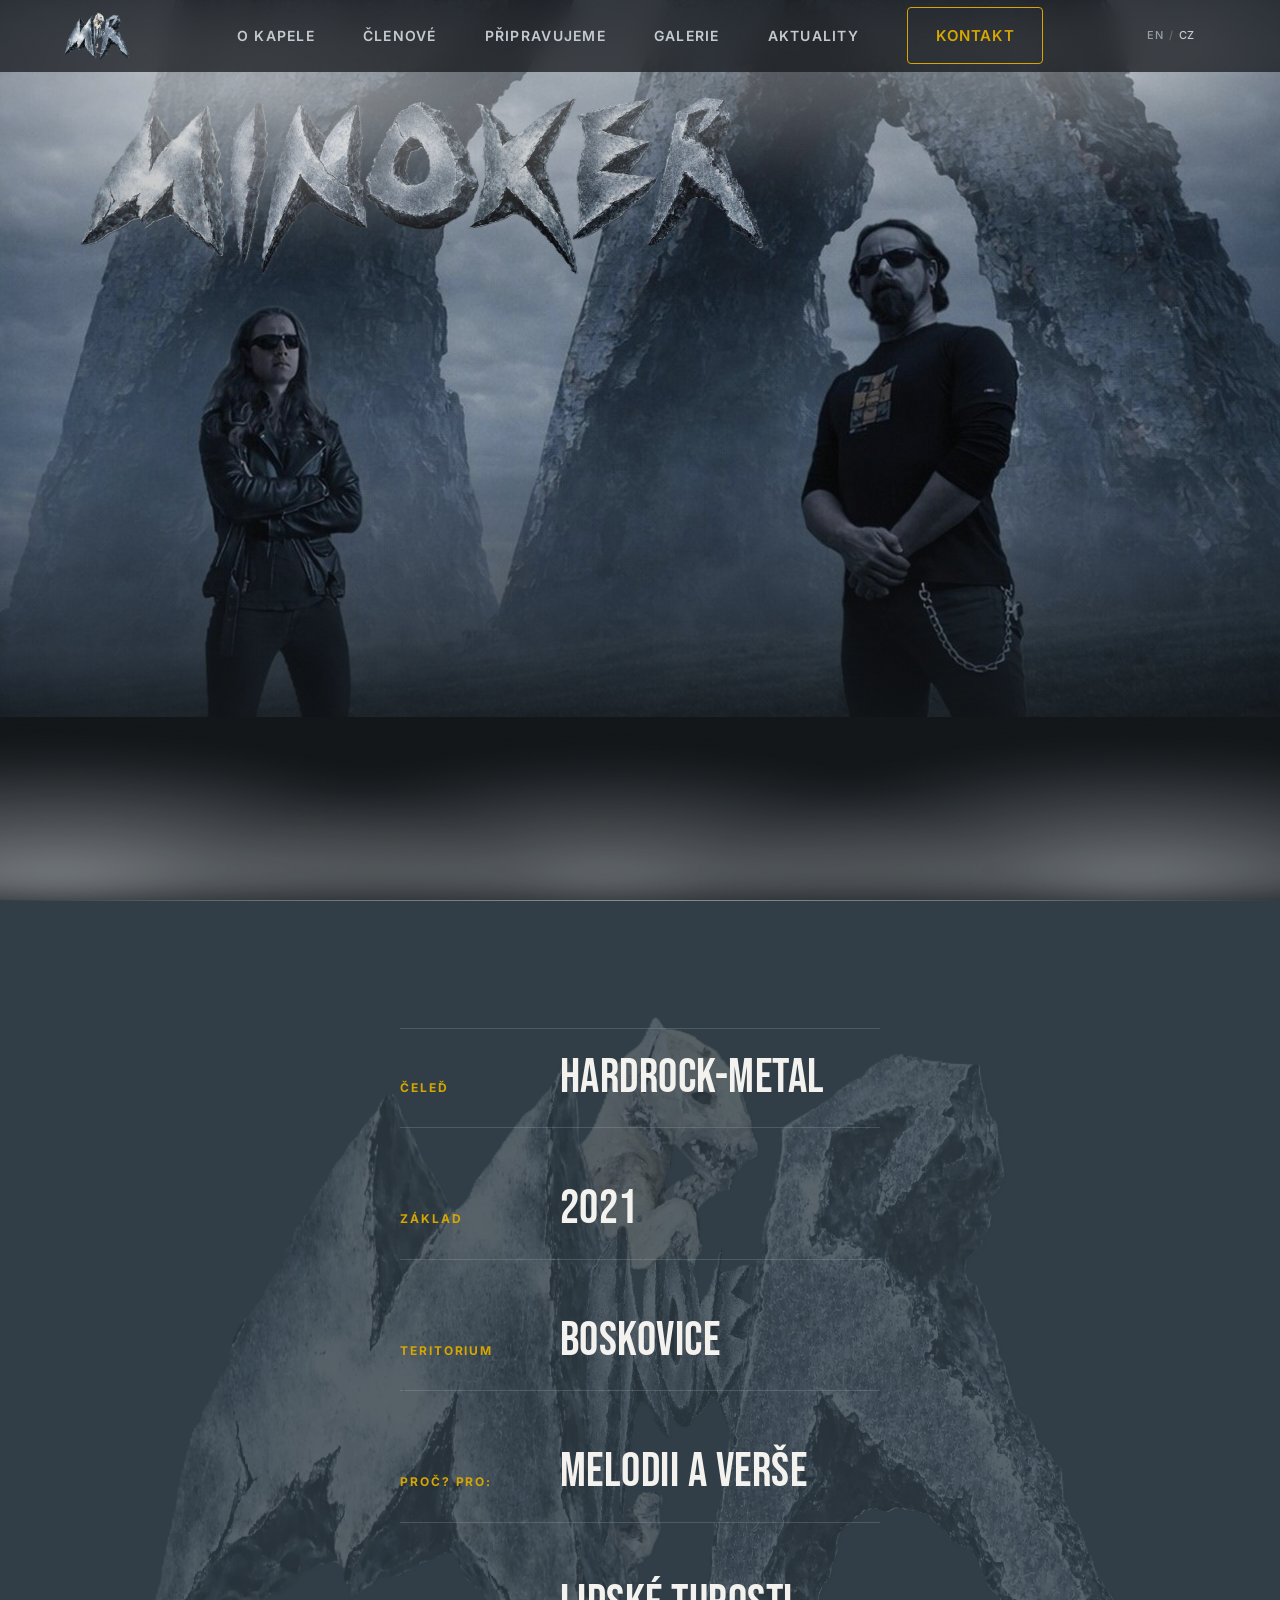
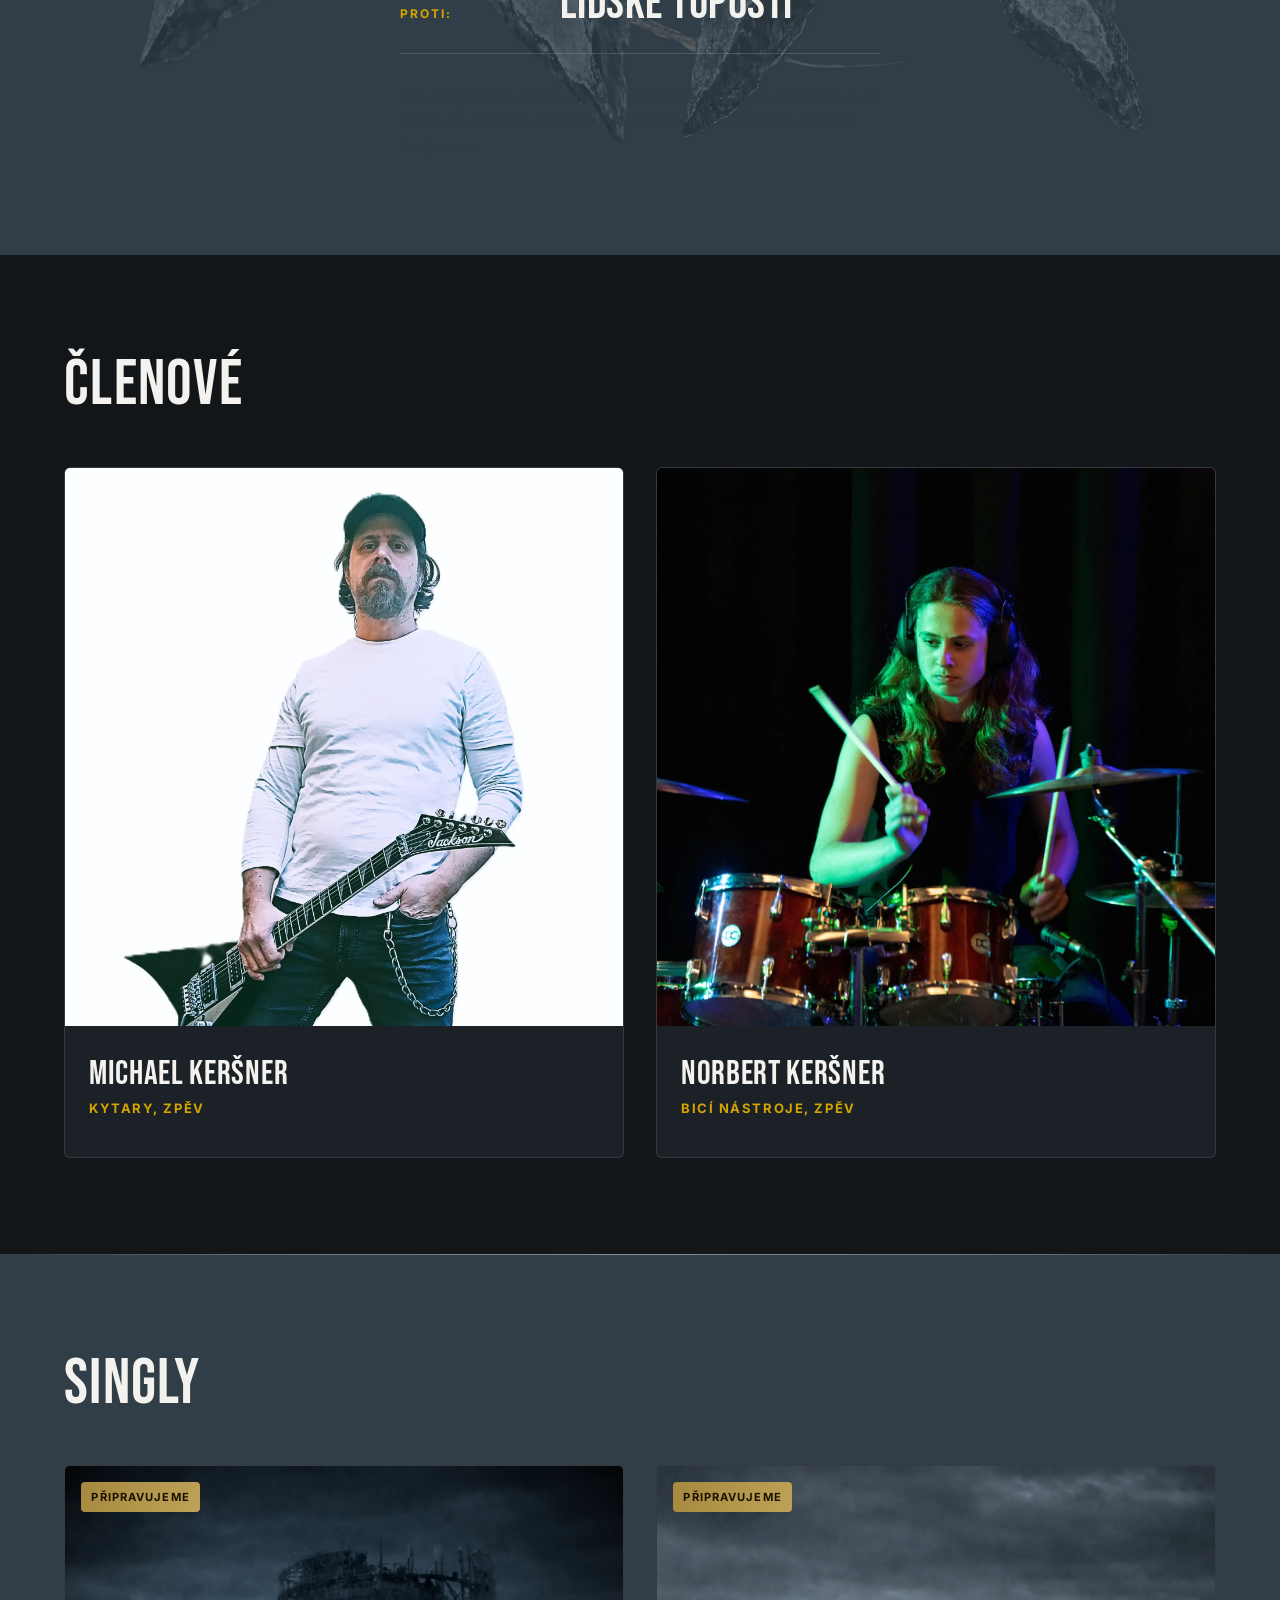
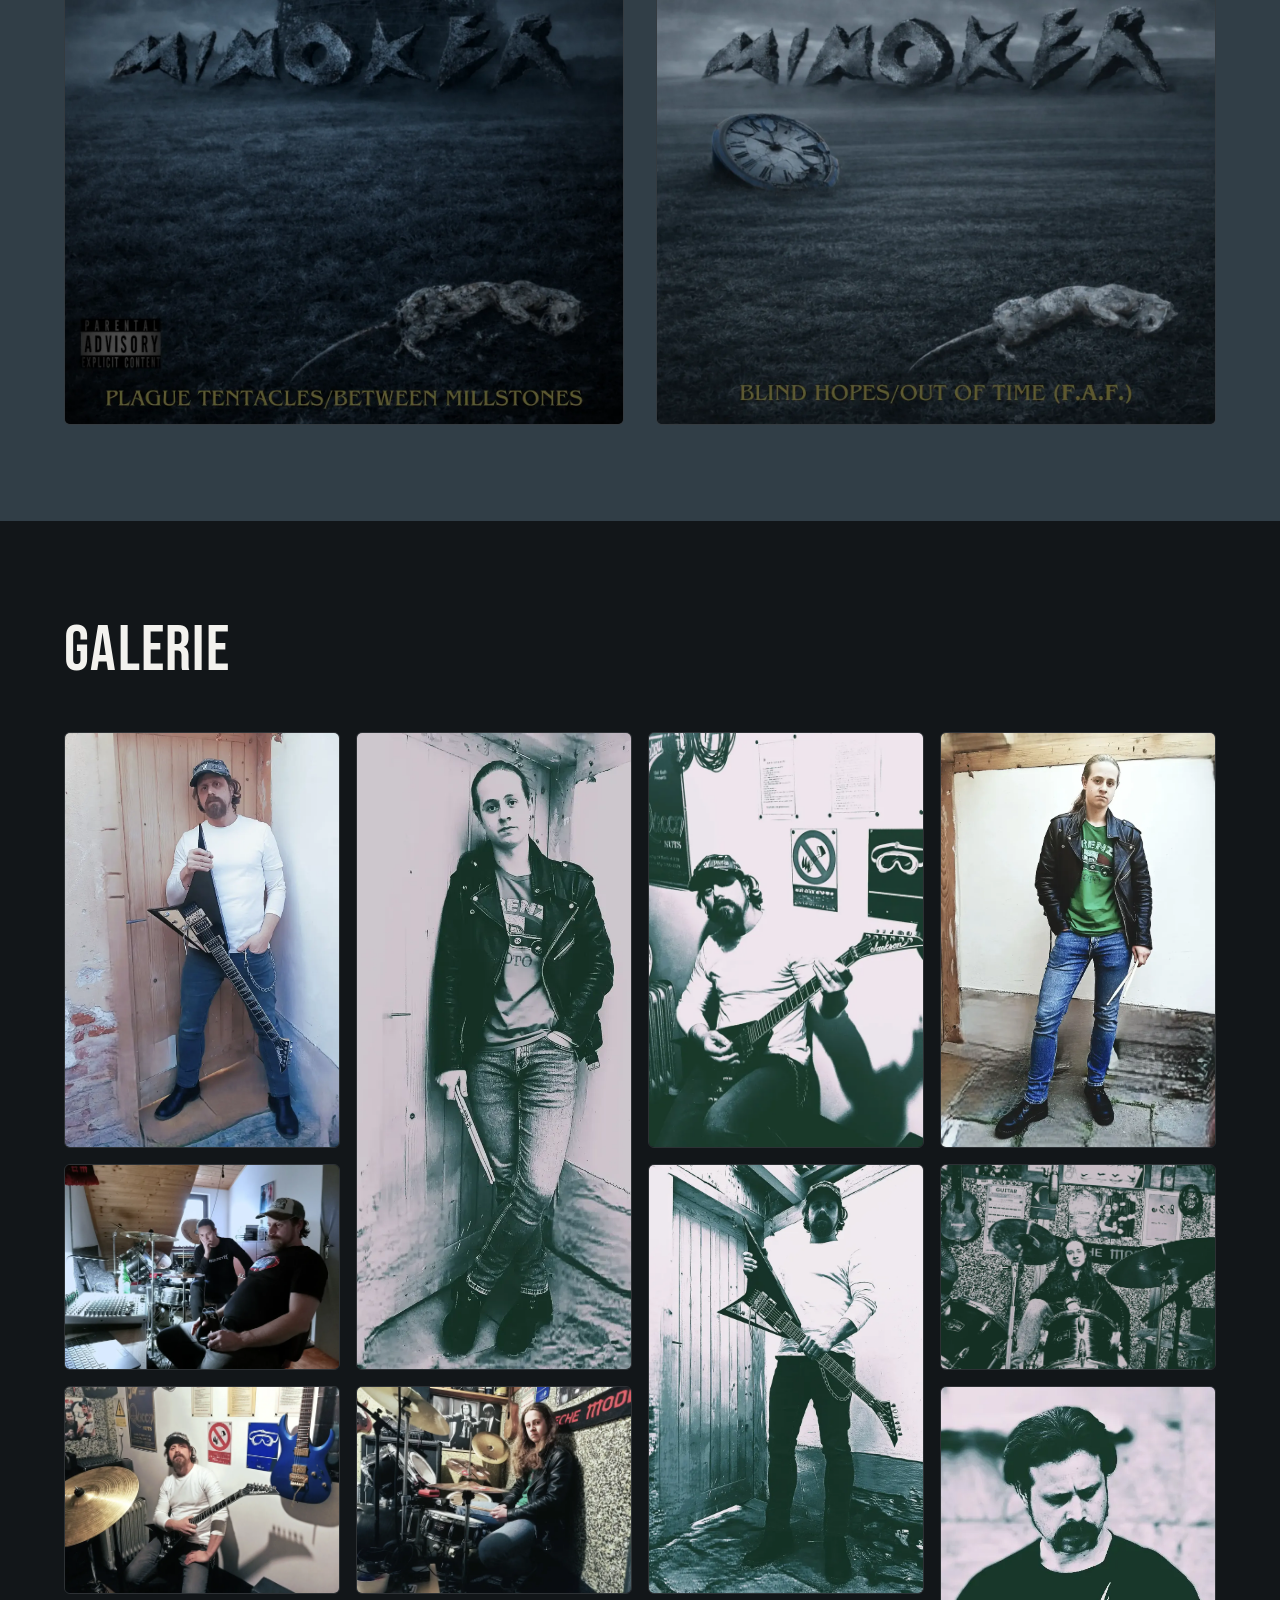
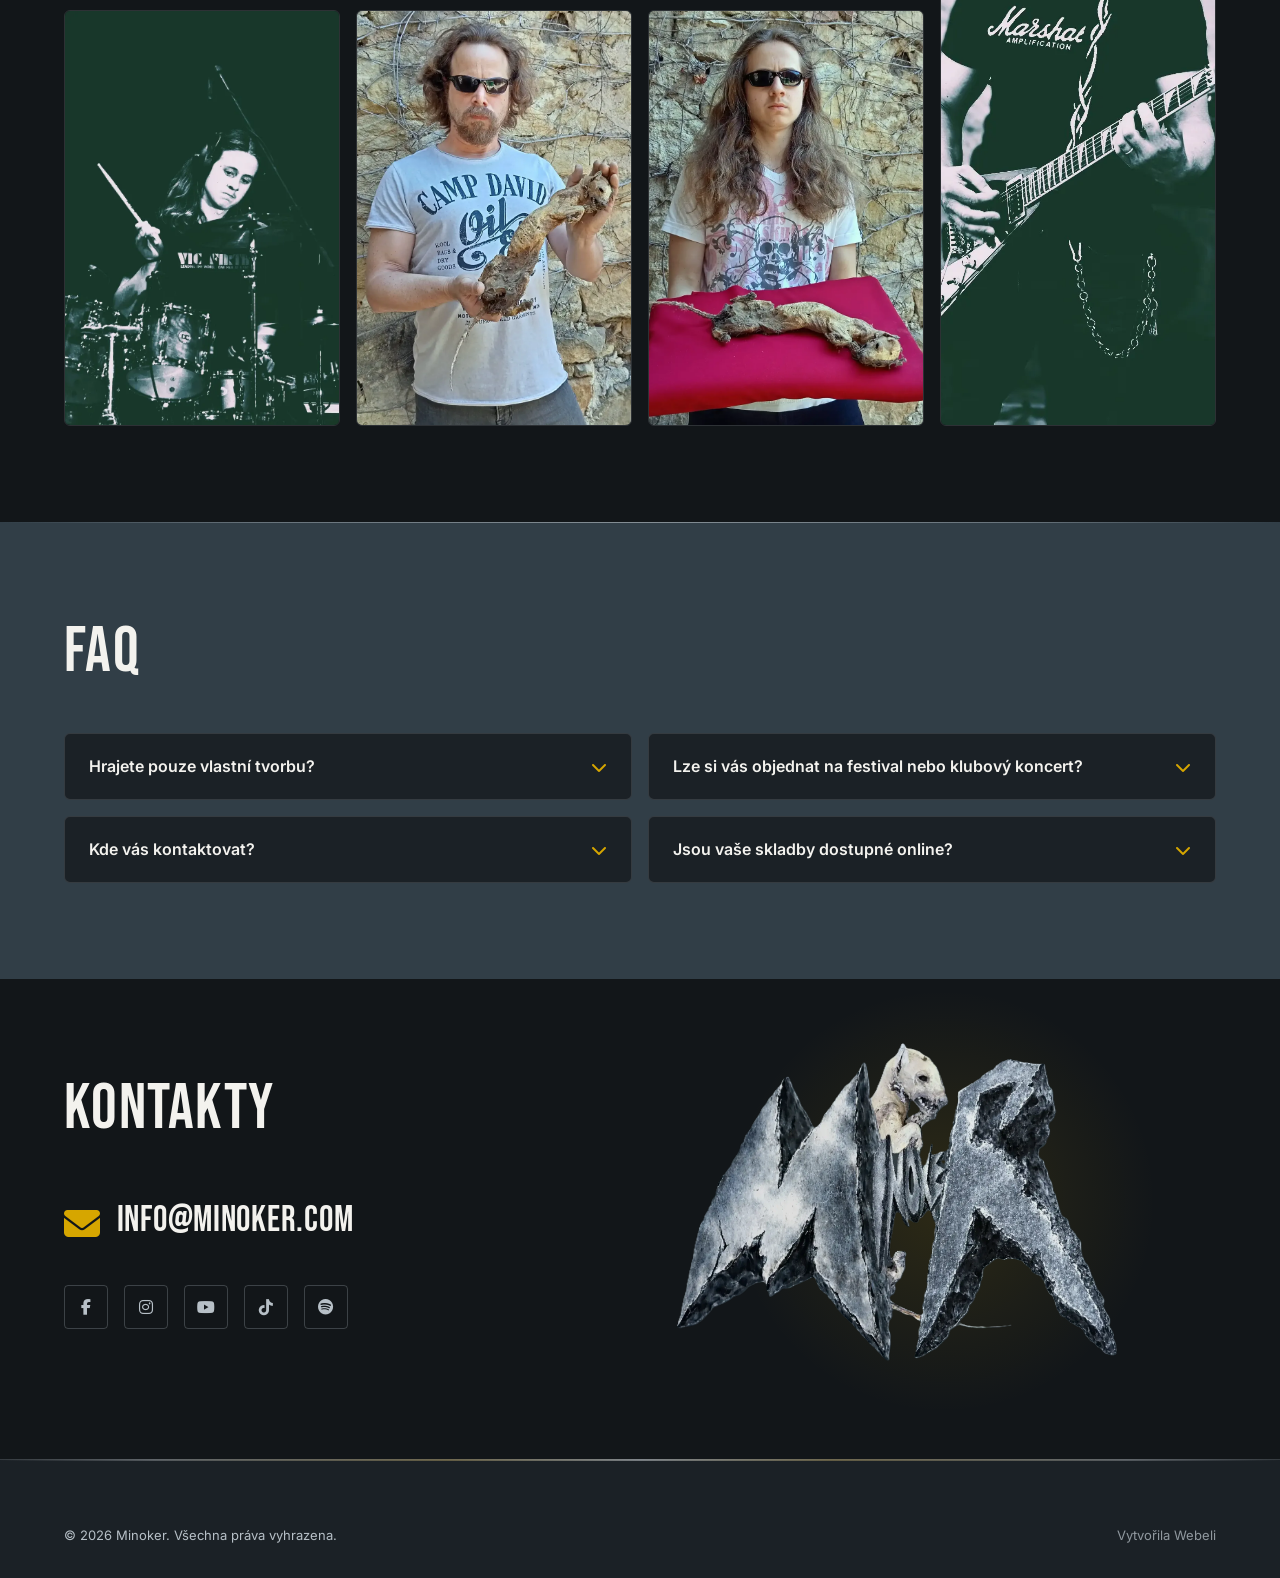
==== cs/index.html @ 207a7762 "verze19" ====
<!doctype html>
<html lang="cs">
<head>
  <meta charset="UTF-8">
  <meta name="viewport" content="width=device-width, initial-scale=1">
  <title>Minoker | Hardrock-thrash metalová kapela</title>
  <meta name="description" content="Minoker je hardrock-thrash metalová kapela. Poznejte kapelu, členy, chystané singly i fotogalerii.">
  <!-- DOČASNÉ: web běží na subdoméně minoker.webeli.cz — až se přesune na ostrou doménu minoker.com, tento řádek smazat -->
  <meta name="robots" content="noindex, nofollow">
  <link rel="canonical" href="https://minoker.webeli.cz/cs/">
  <link rel="alternate" hreflang="cs" href="https://minoker.webeli.cz/cs/">
  <link rel="alternate" hreflang="en" href="https://minoker.webeli.cz/">
  <link rel="alternate" hreflang="x-default" href="https://minoker.webeli.cz/">

  <!-- Favicon -->
  <link rel="icon" type="image/png" sizes="32x32" href="../favicon/favicon-32.png">
  <link rel="icon" type="image/png" sizes="16x16" href="../favicon/favicon-16.png">
  <link rel="icon" type="image/png" sizes="192x192" href="../favicon/favicon.png">
  <link rel="apple-touch-icon" sizes="180x180" href="../favicon/apple-touch-icon.png">
  <meta name="theme-color" content="#121619">

  <!-- Open Graph / sociální náhledy -->
  <meta property="og:type" content="website">
  <meta property="og:site_name" content="Minoker">
  <meta property="og:title" content="Minoker | Hardrock-thrash metalová kapela">
  <meta property="og:description" content="Skupina Minoker od roku 2021.">
  <meta property="og:url" content="https://minoker.webeli.cz/cs/">
  <meta property="og:image" content="https://minoker.webeli.cz/obrazky/nahed_soc_site.jpg">
  <meta property="og:image:width" content="1200">
  <meta property="og:image:height" content="630">
  <meta property="og:locale" content="cs_CZ">
  <meta property="og:locale:alternate" content="en_US">
  <meta name="twitter:card" content="summary_large_image">
  <meta name="twitter:title" content="Minoker | Hardrock-thrash metalová kapela">
  <meta name="twitter:description" content="Skupina Minoker od roku 2021.">
  <meta name="twitter:image" content="https://minoker.webeli.cz/obrazky/nahed_soc_site.jpg">

  <!-- Fonty -->
  <link rel="preconnect" href="https://fonts.googleapis.com">
  <link rel="preconnect" href="https://fonts.gstatic.com" crossorigin>
  <link rel="stylesheet" href="https://fonts.googleapis.com/css2?family=Bebas+Neue&amp;family=Inter:wght@300;400;500;600;700&amp;display=swap">

  <!-- Font Awesome (ikonografie) -->
  <link rel="stylesheet" href="https://cdnjs.cloudflare.com/ajax/libs/font-awesome/6.5.2/css/all.min.css" referrerpolicy="no-referrer">

  <link rel="stylesheet" href="../css/style.css?v=17">

  <script type="application/ld+json">
  {
    "@context": "https://schema.org",
    "@type": "MusicGroup",
    "name": "Minoker",
    "genre": ["Hardrock", "Thrash metal"],
    "foundingDate": "2021",
    "foundingLocation": {
      "@type": "Place",
      "name": "Boskovice, Česká republika"
    },
    "url": "https://minoker.webeli.cz/cs/",
    "logo": "https://minoker.webeli.cz/logo/logo-bez-pozadi.webp",
    "image": "https://minoker.webeli.cz/obrazky/herosekce.jpg",
    "email": "mailto:info@minoker.com",
    "member": [
      {
        "@type": "Person",
        "name": "Michael Keršner",
        "roleName": ["Kytara", "Zpěv"]
      },
      {
        "@type": "Person",
        "name": "Norbert Keršner",
        "roleName": ["Bicí nástroje", "Zpěv"]
      }
    ]
  }
  </script>

  <script type="application/ld+json">
  {
    "@context": "https://schema.org",
    "@type": "FAQPage",
    "mainEntity": [
      {
        "@type": "Question",
        "name": "Hrajete pouze vlastní tvorbu?",
        "acceptedAnswer": {
          "@type": "Answer",
          "text": "Jistěže."
        }
      },
      {
        "@type": "Question",
        "name": "Lze si vás objednat na festival nebo klubový koncert?",
        "acceptedAnswer": {
          "@type": "Answer",
          "text": "Jistěže."
        }
      },
      {
        "@type": "Question",
        "name": "Kde vás kontaktovat?",
        "acceptedAnswer": {
          "@type": "Answer",
          "text": "Níže."
        }
      },
      {
        "@type": "Question",
        "name": "Jsou vaše skladby dostupné online?",
        "acceptedAnswer": {
          "@type": "Answer",
          "text": "Jistěže."
        }
      }
    ]
  }
  </script>
</head>
<body>
  <a class="skip-link" href="#main">Přeskočit na obsah</a>

  <header class="site-header">
    <div class="container">
      <a class="brand" href="index.html" aria-label="Minoker – domů">
        <img src="../logo/logo-bez-pozadi.webp" alt="Minoker" width="1552" height="1123">
      </a>

      <nav class="nav" id="site-nav" aria-label="Hlavní navigace">
        <ul class="nav-list">
          <li><a href="#o-kapele">O kapele</a></li>
          <li><a href="#clenove">Členové</a></li>
          <li><a href="#pripravujeme">Připravujeme</a></li>
          <li><a href="#galerie">Galerie</a></li>
          <li><a href="aktuality.html">Aktuality</a></li>
          <li><a class="btn btn--primary nav-cta" href="#kontakty">Kontakt</a></li>
        </ul>
        <div class="nav-actions">
          <div class="lang-switch" role="group" aria-label="Jazyk">
            <a class="lang-switch__link" href="../index.html" hreflang="en" lang="en">EN</a>
            <span class="lang-switch__divider" aria-hidden="true">/</span>
            <span class="lang-switch__current" aria-current="true">CZ</span>
          </div>
        </div>
      </nav>

      <button type="button" class="nav-toggle" aria-expanded="false" aria-controls="site-nav" aria-label="Otevřít menu">
        <span></span><span></span><span></span>
      </button>
    </div>
  </header>
  <div class="nav-backdrop"></div>

  <main id="main">

    <!-- HERO -->
    <section class="hero" aria-label="Úvod">
      <div class="hero-media">
        <picture>
          <source media="(orientation: landscape)" srcset="../obrazky/herosekce.jpg">
          <img src="../obrazky/herosekce_mobil.jpg" alt="Kapela Minoker – Michael a Norbert Keršnerovi na pódiu" width="1064" height="1920" fetchpriority="high">
        </picture>
      </div>
      <div class="hero-parallax" data-parallax-speed="0.06" aria-hidden="true">
        <div class="hero-sky"></div>
      </div>
      <div class="hero-parallax" data-parallax-speed="0.1" aria-hidden="true">
        <div class="hero-fog"></div>
      </div>
      <h1 class="sr-only">Minoker — hardrock-thrash metalová kapela z Boskovic</h1>
    </section>

    <!-- O KAPELE -->
    <section class="section section--alt about" id="o-kapele" aria-labelledby="o-kapele-heading">
      <h2 class="sr-only" id="o-kapele-heading">O kapele</h2>
      <img class="about-watermark" src="../logo/logo-bez-pozadi.webp" alt="" aria-hidden="true" loading="lazy" width="1552" height="1123">
      <div class="container">
        <div class="about-content reveal">
          <dl class="stat-list">
            <div class="stat-item">
              <dt>Čeleď</dt>
              <dd>Hardrock-metal</dd>
            </div>
            <div class="stat-item">
              <dt>Základ</dt>
              <dd>2021</dd>
            </div>
            <div class="stat-item">
              <dt>Teritorium</dt>
              <dd>Boskovice</dd>
            </div>
            <div class="stat-item">
              <dt>Proč? Pro:</dt>
              <dd>Melodii a&nbsp;verše</dd>
            </div>
            <div class="stat-item">
              <dt>Proti:</dt>
              <dd>Lidské tuposti</dd>
            </div>
          </dl>
          <p class="seo-copy">Minoker je hardrock-thrash metalová hudební skupina, založená v&nbsp;roce 2021 v&nbsp;Boskovicích Michaelem Keršnerem a&nbsp;jeho synem Norbertem Keršnerem.</p>
        </div>
      </div>
    </section>

    <!-- ČLENOVÉ -->
    <section class="section" id="clenove" aria-labelledby="clenove-heading">
      <div class="container">
        <div class="section-head reveal">
          <h2 id="clenove-heading">Členové</h2>
        </div>

        <div class="members-grid">

          <article class="member-card reveal">
            <div class="member-photo" tabindex="0">
              <img src="../obrazky/michael_sekce_clenove.webp" alt="Michael Keršner – kytara a zpěv kapely Minoker" loading="lazy" width="1920" height="1920">
              <div class="member-overlay">
                <dl>
                  <div class="bio-row"><dt class="dt-mark">*</dt><dd>28.&nbsp;10.&nbsp;1977, Brno</dd></div>
                  <div class="bio-row"><dt class="dt-mark dt-cross">†</dt><dd>?</dd></div>
                  <div class="bio-row"><dt>1. hudební těleso</dt><dd>Golden Heart – 1990</dd></div>
                  <div class="bio-row"><dt>1. el. pádlo</dt><dd>16&nbsp;let věku</dd></div>
                  <div class="bio-row"><dt>Hraní a&nbsp;motání</dt><dd>1993–2020</dd></div>
                  <div class="bio-row"><dt>Úder</dt><dd>2021</dd></div>
                </dl>
              </div>
            </div>
            <div class="member-info">
              <h3>Michael Keršner</h3>
              <p>Kytary, zpěv</p>
            </div>
          </article>

          <article class="member-card reveal">
            <div class="member-photo" tabindex="0">
              <img src="../obrazky/norbert_sekce_clenove.webp" alt="Norbert Keršner – bicí nástroje a zpěv kapely Minoker" loading="lazy" width="1400" height="1397">
              <div class="member-overlay">
                <dl>
                  <div class="bio-row"><dt class="dt-mark">*</dt><dd>18.&nbsp;10.&nbsp;2006, Brno</dd></div>
                  <div class="bio-row"><dt class="dt-mark dt-cross">†</dt><dd>?</dd></div>
                  <div class="bio-row"><dt>1. bicí</dt><dd>6&nbsp;let věku</dd></div>
                  <div class="bio-row"><dt>Abs.</dt><dd>obou stupňů ZUŠ Boskovice, 2013–2025</dd></div>
                  <div class="bio-row"><dt>1. hudební těleso</dt><dd>Rock Space – 2017</dd></div>
                  <div class="bio-row"><dt>Úder</dt><dd>2021</dd></div>
                </dl>
              </div>
            </div>
            <div class="member-info">
              <h3>Norbert Keršner</h3>
              <p>Bicí nástroje, zpěv</p>
            </div>
          </article>

        </div>
      </div>
    </section>

    <!-- PŘIPRAVUJEME -->
    <section class="section section--alt" id="pripravujeme" aria-labelledby="pripravujeme-heading">
      <div class="container">
        <div class="section-head reveal">
          <h2 id="pripravujeme-heading">Singly</h2>
        </div>

        <div class="singles-grid">
          <figure class="single-card reveal">
            <span class="badge">Připravujeme</span>
            <div class="single-cover">
              <img src="../singly/plague-tentacles-between-millstones.webp" alt="Obal připravovaného singlu Plague Tentacles / Between Millstones od kapely Minoker" loading="lazy" width="1400" height="1400">
            </div>
          </figure>
          <figure class="single-card reveal">
            <span class="badge">Připravujeme</span>
            <div class="single-cover">
              <img src="../singly/blind-hopes-out-of-time-faf.webp" alt="Obal připravovaného singlu Blind Hopes / Out of Time (F.A.F.) od kapely Minoker" loading="lazy" width="1400" height="1400">
            </div>
          </figure>
        </div>
      </div>
    </section>

    <!-- GALERIE -->
    <section class="section" id="galerie" aria-labelledby="galerie-heading">
      <div class="container">
        <div class="section-head reveal">
          <h2 id="galerie-heading">Galerie</h2>
        </div>

        <div class="gallery-grid">
          <div class="gallery-item reveal">
            <img src="../galerie/michael4galerie.webp" alt="Michael Keršner zpívá před publikem" loading="lazy" width="1291" height="1920">
          </div>
          <div class="gallery-item gallery-item--tall reveal">
            <img src="../galerie/norbert1galerie.webp" alt="Norbert Keršner s bubenickými paličkami" loading="lazy" width="1272" height="1920">
          </div>
          <div class="gallery-item reveal">
            <img src="../galerie/michael2galerie.webp" alt="Michael Keršner hraje sólo na kytaru" loading="lazy" width="2555" height="1920">
          </div>
          <div class="gallery-item reveal">
            <img src="../galerie/norbert2galerie.webp" alt="Norbert Keršner hraje na bicí" loading="lazy" width="1272" height="1920">
          </div>
          <div class="gallery-item reveal">
            <img src="../galerie/michael_norbert_galerie.webp" alt="Michael a Norbert Keršnerovi společně na pódiu" loading="lazy" width="1920" height="1431">
          </div>
          <div class="gallery-item gallery-item--tall reveal">
            <img src="../galerie/michael3galerie.webp" alt="Michael Keršner na pódiu s kytarou" loading="lazy" width="1270" height="1920">
          </div>
          <div class="gallery-item reveal">
            <img src="../galerie/norbert3galerie.webp" alt="Norbert Keršner za bicí soupravou" loading="lazy" width="1920" height="1431">
          </div>
          <div class="gallery-item reveal">
            <img src="../galerie/michael1galerie.webp" alt="Michael Keršner zpívá do mikrofonu" loading="lazy" width="1920" height="1442">
          </div>
          <div class="gallery-item reveal">
            <img src="../galerie/norbert4galerie.webp" alt="Norbert Keršner za bicími nástroji" loading="lazy" width="1920" height="1440">
          </div>
          <div class="gallery-item gallery-item--tall reveal">
            <img src="../galerie/michael5galerie.webp" alt="Michael Keršner s kytarou" loading="lazy" width="848" height="1179">
          </div>
          <div class="gallery-item reveal">
            <img src="../galerie/norbert5galerie.webp" alt="Norbert Keršner při bicím sóle" loading="lazy" width="720" height="1089">
          </div>
          <div class="gallery-item reveal">
            <img src="../galerie/michael6galerie.webp" alt="Michael Keršner na pódiu kapely Minoker" loading="lazy" width="1902" height="1920">
          </div>
          <div class="gallery-item reveal">
            <img src="../galerie/norbert6galerie.webp" alt="Norbert Keršner na pódiu kapely Minoker" loading="lazy" width="1902" height="1920">
          </div>
        </div>
      </div>
    </section>

    <!-- FAQ -->
    <section class="section section--alt" id="faq" aria-labelledby="faq-heading">
      <div class="container">
        <div class="section-head reveal">
          <h2 id="faq-heading">FAQ</h2>
        </div>

        <div class="faq-grid faq-grid--split">
          <div class="faq-item reveal" data-accordion-item>
            <h3 class="faq-question-heading">
              <button type="button" class="faq-question" aria-expanded="false" aria-controls="faq-1">
              <span>Hrajete pouze vlastní tvorbu?</span>
              <i class="fa-solid fa-chevron-down icon-down" aria-hidden="true"></i>
              <i class="fa-solid fa-chevron-up icon-up" aria-hidden="true"></i>
            </button>
            </h3>
            <div class="faq-answer" id="faq-1" data-open="false">
              <div class="faq-answer-inner">
                <p>Jistěže.</p>
              </div>
            </div>
          </div>

          <div class="faq-item reveal" data-accordion-item>
            <h3 class="faq-question-heading">
              <button type="button" class="faq-question" aria-expanded="false" aria-controls="faq-2">
              <span>Lze si vás objednat na festival nebo klubový koncert?</span>
              <i class="fa-solid fa-chevron-down icon-down" aria-hidden="true"></i>
              <i class="fa-solid fa-chevron-up icon-up" aria-hidden="true"></i>
            </button>
            </h3>
            <div class="faq-answer" id="faq-2" data-open="false">
              <div class="faq-answer-inner">
                <p>Jistěže.</p>
              </div>
            </div>
          </div>

          <div class="faq-item reveal" data-accordion-item>
            <h3 class="faq-question-heading">
              <button type="button" class="faq-question" aria-expanded="false" aria-controls="faq-3">
              <span>Kde vás kontaktovat?</span>
              <i class="fa-solid fa-chevron-down icon-down" aria-hidden="true"></i>
              <i class="fa-solid fa-chevron-up icon-up" aria-hidden="true"></i>
            </button>
            </h3>
            <div class="faq-answer" id="faq-3" data-open="false">
              <div class="faq-answer-inner">
                <p>Níže.</p>
              </div>
            </div>
          </div>

          <div class="faq-item reveal" data-accordion-item>
            <h3 class="faq-question-heading">
              <button type="button" class="faq-question" aria-expanded="false" aria-controls="faq-4">
              <span>Jsou vaše skladby dostupné online?</span>
              <i class="fa-solid fa-chevron-down icon-down" aria-hidden="true"></i>
              <i class="fa-solid fa-chevron-up icon-up" aria-hidden="true"></i>
            </button>
            </h3>
            <div class="faq-answer" id="faq-4" data-open="false">
              <div class="faq-answer-inner">
                <p>Jistěže.</p>
              </div>
            </div>
          </div>
        </div>
      </div>
    </section>

    <!-- KONTAKTY -->
    <section class="section" id="kontakty" aria-labelledby="kontakty-heading">
      <div class="container">
        <div class="contact-grid">
          <div class="contact-info reveal">
            <div class="section-head">
              <h2 id="kontakty-heading">Kontakty</h2>
            </div>

            <a class="email-link" href="mailto:info@minoker.com">
              <i class="fa-solid fa-envelope" aria-hidden="true"></i>info@minoker.com
            </a>

            <ul class="social-list" aria-label="Sociální sítě">
              <li><a href="#" aria-label="Minoker na Facebooku" title="Facebook"><i class="fa-brands fa-facebook-f" aria-hidden="true"></i></a></li>
              <li><a href="#" aria-label="Minoker na Instagramu" title="Instagram"><i class="fa-brands fa-instagram" aria-hidden="true"></i></a></li>
              <li><a href="#" aria-label="Minoker na YouTube" title="YouTube"><i class="fa-brands fa-youtube" aria-hidden="true"></i></a></li>
              <li><a href="#" aria-label="Minoker na TikToku" title="TikTok"><i class="fa-brands fa-tiktok" aria-hidden="true"></i></a></li>
              <li><a href="#" aria-label="Minoker na Spotify" title="Spotify"><i class="fa-brands fa-spotify" aria-hidden="true"></i></a></li>
            </ul>
          </div>

          <div class="contact-brand reveal">
            <img src="../logo/logo-bez-pozadi.webp" alt="Minoker" width="1552" height="1123" loading="lazy">
          </div>
        </div>
      </div>
    </section>

  </main>

  <footer class="site-footer">
    <div class="container">
      <div class="footer-bottom">
        <p>© 2026 Minoker. Všechna práva vyhrazena.</p>
        <p><span class="footer-credit-label">Vytvořila</span> <a href="https://webeli.cz" target="_blank" rel="noopener">Webeli</a></p>
      </div>
    </div>
  </footer>

  <div class="lightbox" data-lightbox aria-hidden="true">
    <button type="button" class="lightbox-close" aria-label="Zavřít zvětšenou fotku">
      <i class="fa-solid fa-xmark" aria-hidden="true"></i>
    </button>
    <img src="" alt="">
  </div>

  <script src="../js/main.js" defer></script>
</body>
</html>
---- css/style.css ----
/* =========================================================
   MINOKER — hlavní stylopis
   Hardrock/thrash metalová kapela — temný, minimalistický,
   prémiový vzhled. Mobile-first, 8px spacing grid.
   ========================================================= */

/* ---------- 1. Proměnné ---------- */
:root {
  /* Barvy */
  --color-bg: #121619;              /* hlavní tmavé pozadí (téměř černá) */
  --color-bg-alt: #313e47;          /* brand primární — panel sekce "O kapele" */
  --color-bg-elevated: #1b2126;     /* karty, hlavička, přesahy */
  --color-accent: #d6a600;          /* brand sekundární / akcent */
  --color-accent-hover: #d6a600;    /* hover shodný se základní barvou */
  --color-accent-2: #e3b505;        /* konec gradientu */
  --color-text: #f3f2ee;
  --color-text-secondary: #b7c0c7;
  --color-border: rgba(183, 192, 199, 0.16);
  --color-border-strong: rgba(183, 192, 199, 0.3);

  --gradient-accent: linear-gradient(115deg, var(--color-accent) 0%, var(--color-accent-2) 100%);

  /* Typografie */
  --font-display: "Bebas Neue", "Arial Narrow", sans-serif;
  --font-body: "Inter", -apple-system, BlinkMacSystemFont, "Segoe UI", sans-serif;

  /* 8px spacing grid */
  --space-1: 0.5rem;   /* 8px */
  --space-2: 1rem;     /* 16px */
  --space-3: 1.5rem;   /* 24px */
  --space-4: 2rem;     /* 32px */
  --space-5: 3rem;     /* 48px */
  --space-6: 4rem;     /* 64px */
  --space-7: 6rem;     /* 96px */
  --space-8: 8rem;     /* 128px */

  /* Rozvržení */
  --container-max: 78rem;
  --container-padding: clamp(1.25rem, 4vw, 3rem);
  --radius-sm: 0.25rem;
  --radius-md: 0.375rem;

  /* Přechody */
  --ease: cubic-bezier(0.4, 0, 0.2, 1);
  --transition-fast: 180ms var(--ease);
  --transition-base: 320ms var(--ease);

  --header-height: 4.5rem;
}

/* ---------- 2. Reset ---------- */
*,
*::before,
*::after {
  box-sizing: border-box;
}

html {
  scroll-behavior: smooth;
  -webkit-text-size-adjust: 100%;
  overflow-x: hidden;
  width: 100%;
}

@media (prefers-reduced-motion: reduce) {
  html {
    scroll-behavior: auto;
  }
  *,
  *::before,
  *::after {
    animation-duration: 0.01ms !important;
    animation-iteration-count: 1 !important;
    transition-duration: 0.01ms !important;
    scroll-behavior: auto !important;
  }
}

body {
  position: relative;
  margin: 0;
  background-color: var(--color-bg);
  color: var(--color-text);
  font-family: var(--font-body);
  font-size: 1rem;
  line-height: 1.7;
  -webkit-font-smoothing: antialiased;
  text-rendering: optimizeLegibility;
  overflow-x: hidden;
}

/* Velmi jemné zrno napříč webem — dojem tištěného obalu alba, ne herní grafiky */
body::before {
  content: "";
  position: fixed;
  inset: 0;
  z-index: 300;
  opacity: 0.025;
  mix-blend-mode: overlay;
  pointer-events: none;
  background-image: url("data:image/svg+xml,%3Csvg xmlns='http://www.w3.org/2000/svg' width='200' height='200'%3E%3Cfilter id='n'%3E%3CfeTurbulence type='fractalNoise' baseFrequency='0.8' numOctaves='2' stitchTiles='stitch'/%3E%3C/filter%3E%3Crect width='100%25' height='100%25' filter='url(%23n)'/%3E%3C/svg%3E");
}

img,
picture,
video {
  max-width: 100%;
  display: block;
}

a {
  color: inherit;
  text-decoration: none;
}

ul,
ol {
  margin: 0;
  padding: 0;
  list-style: none;
}

button {
  font: inherit;
  color: inherit;
  background: none;
  border: none;
  cursor: pointer;
}

input,
textarea,
select {
  font: inherit;
  color: inherit;
}

h1,
h2,
h3,
h4,
h5,
h6 {
  margin: 0;
  font-family: var(--font-display);
  font-weight: 400;
  text-transform: uppercase;
  letter-spacing: 0.02em;
  line-height: 1.05;
}

p {
  margin: 0;
}

/* Zaostření viditelné jen při klávesnicové navigaci */
:focus {
  outline: none;
}

:focus-visible {
  outline: 2px solid var(--color-accent);
  outline-offset: 3px;
  border-radius: var(--radius-sm);
}

/* ---------- 3. Utility ---------- */
.container {
  width: 100%;
  max-width: var(--container-max);
  margin-inline: auto;
  padding-inline: var(--container-padding);
}

.sr-only {
  position: absolute;
  width: 1px;
  height: 1px;
  padding: 0;
  margin: -1px;
  overflow: hidden;
  clip: rect(0, 0, 0, 0);
  white-space: nowrap;
  border: 0;
}

.skip-link {
  position: absolute;
  top: -3rem;
  left: var(--space-2);
  z-index: 200;
  background: var(--color-accent);
  color: var(--color-bg);
  padding: var(--space-1) var(--space-2);
  border-radius: var(--radius-sm);
  font-weight: 600;
  transition: top var(--transition-fast);
}

.skip-link:focus {
  top: var(--space-2);
}

.section {
  padding-block: var(--space-7);
  position: relative;
}

.section--alt {
  background-color: var(--color-bg-alt);
}

/* Jemný kovový přechod na hraně sekcí s jiným pozadím — místo ostrého řezu barev */
.section--alt::before {
  content: "";
  position: absolute;
  top: 0;
  left: 0;
  right: 0;
  height: 1px;
  background: linear-gradient(
    90deg,
    rgba(138, 143, 147, 0) 0%,
    rgba(183, 192, 199, 0.4) 20%,
    rgba(201, 208, 213, 0.55) 50%,
    rgba(183, 192, 199, 0.4) 80%,
    rgba(138, 143, 147, 0) 100%
  );
}

.section-head {
  max-width: 42rem;
  margin-bottom: var(--space-5);
}

.eyebrow {
  display: inline-flex;
  align-items: center;
  gap: var(--space-1);
  font-family: var(--font-body);
  font-size: 0.8125rem;
  font-weight: 600;
  letter-spacing: 0.18em;
  text-transform: uppercase;
  color: var(--color-accent);
  margin-bottom: var(--space-2);
}

.eyebrow::before {
  content: "";
  width: 1.5rem;
  height: 2px;
  background: var(--gradient-accent);
  display: inline-block;
}

.section-head h2 {
  font-size: clamp(2.25rem, 5vw + 1rem, 4rem);
}

.section-head p {
  margin-top: var(--space-2);
  max-width: 60ch;
  color: var(--color-text-secondary);
  font-size: 1.0625rem;
}

.lede {
  max-width: 65ch;
  color: var(--color-text-secondary);
}

/* Zarovnání textu — nikdy do bloku, max. šířka pro čitelnost */
p,
li,
.lede {
  text-align: left;
  max-width: 70ch;
}

/* ---------- 4. Tlačítka ---------- */
.btn {
  display: inline-flex;
  align-items: center;
  justify-content: center;
  gap: var(--space-1);
  padding: 0.9rem 1.75rem;
  font-family: var(--font-body);
  font-size: 0.9375rem;
  font-weight: 600;
  letter-spacing: 0.04em;
  text-transform: uppercase;
  border-radius: var(--radius-sm);
  border: 1px solid transparent;
  transition: transform var(--transition-fast), box-shadow var(--transition-fast), border-color var(--transition-fast), background var(--transition-fast);
  white-space: nowrap;
}

.btn--primary {
  background: transparent;
  color: var(--color-accent);
  border-color: var(--color-accent);
}

.btn--primary:hover,
.btn--primary:focus-visible {
  background: var(--gradient-accent);
  color: #1a1300;
  transform: translateY(-2px);
  box-shadow: 0 12px 28px -10px rgba(214, 166, 0, 0.45);
}

.btn--ghost {
  border-color: var(--color-border-strong);
  color: var(--color-text);
  background: rgba(243, 242, 238, 0.03);
}

.btn--ghost:hover,
.btn--ghost:focus-visible {
  border-color: var(--color-accent-hover);
  color: var(--color-accent-hover);
}

/* ---------- 5. Hlavička / navigace ---------- */
.site-header {
  position: fixed;
  inset-block-start: 0;
  inset-inline: 0;
  z-index: 100;
  height: var(--header-height);
  display: flex;
  align-items: center;
  background: rgba(18, 22, 25, 0.72);
  backdrop-filter: blur(12px);
  -webkit-backdrop-filter: blur(12px);
  border-bottom: 1px solid transparent;
  transition: background var(--transition-base), border-color var(--transition-base);
}

.site-header.is-scrolled {
  border-bottom-color: var(--color-border);
  background: rgba(18, 22, 25, 0.92);
}

.site-header .container {
  display: flex;
  align-items: center;
  justify-content: space-between;
  gap: var(--space-3);
}

.brand {
  display: flex;
  align-items: center;
  flex-shrink: 0;
  opacity: 0;
  visibility: hidden;
  pointer-events: none;
  transition: opacity var(--transition-base), visibility var(--transition-base);
}

.site-header.is-past-hero .brand {
  opacity: 1;
  visibility: visible;
  pointer-events: auto;
}

.brand img {
  height: 3rem;
  width: auto;
  aspect-ratio: 1552 / 1123;
  transition: opacity var(--transition-fast);
}

.brand:hover img,
.brand:focus-visible img {
  opacity: 0.85;
}

.nav {
  display: flex;
  align-items: center;
}

.nav-list {
  display: flex;
  align-items: center;
  gap: 2.25rem;
}

.nav-list a:not(.nav-cta) {
  position: relative;
  font-size: 0.875rem;
  font-weight: 600;
  letter-spacing: 0.09em;
  text-transform: uppercase;
  color: #c3cbd1;
  padding-block: 0.4rem;
  transition: color var(--transition-base);
}

.nav-list a:not(.nav-cta)::after {
  content: "";
  position: absolute;
  left: 0;
  bottom: -2px;
  width: 100%;
  height: 2px;
  background: var(--gradient-accent);
  transform: scaleX(0);
  transform-origin: left;
  transition: transform var(--transition-base);
}

.nav-list a:not(.nav-cta):hover,
.nav-list a:not(.nav-cta):focus-visible,
.nav-list a:not(.nav-cta)[aria-current="page"] {
  color: var(--color-text);
}

.nav-list a:not(.nav-cta):hover::after,
.nav-list a:not(.nav-cta):focus-visible::after,
.nav-list a:not(.nav-cta)[aria-current="page"]::after {
  transform: scaleX(1);
}

.nav-actions {
  display: flex;
  align-items: center;
  gap: 1.75rem;
  margin-left: var(--space-2);
}

.nav-cta {
  margin-left: 0;
}

.lang-switch {
  display: inline-flex;
  align-items: center;
  gap: 0.35rem;
  padding: 0.5rem 0.25rem;
  font-size: 0.6875rem;
  font-weight: 500;
  letter-spacing: 0.04em;
}

.lang-switch__current {
  color: #c3cbd1;
}

.lang-switch__divider {
  color: var(--color-text-secondary);
  opacity: 0.35;
}

.lang-switch__link {
  color: var(--color-text-secondary);
  opacity: 0.75;
  transition: opacity var(--transition-fast), color var(--transition-fast);
}

.lang-switch__link:hover,
.lang-switch__link:focus-visible {
  color: var(--color-accent);
  opacity: 1;
}

.nav-toggle {
  display: flex;
  flex-direction: column;
  justify-content: center;
  gap: 5px;
  width: 2.5rem;
  height: 2.5rem;
  padding: 0.5rem;
  z-index: 110;
}

.nav-toggle span {
  display: block;
  width: 100%;
  height: 2px;
  background: var(--color-text);
  border-radius: 2px;
  transition: transform var(--transition-fast), opacity var(--transition-fast);
}

.nav-toggle[aria-expanded="true"] span:nth-child(1) {
  transform: translateY(7px) rotate(45deg);
}

.nav-toggle[aria-expanded="true"] span:nth-child(2) {
  opacity: 0;
}

.nav-toggle[aria-expanded="true"] span:nth-child(3) {
  transform: translateY(-7px) rotate(-45deg);
}

@media (max-width: 61.9375rem) {
  .nav {
    position: fixed;
    inset: 0 0 0 auto;
    width: min(22rem, 84vw);
    height: 100vh;
    height: 100dvh;
    display: flex;
    flex-direction: column;
    align-items: stretch;
    background: var(--color-bg-elevated);
    border-left: 1px solid var(--color-border);
    transform: translateX(100%);
    transition: transform var(--transition-base);
    padding: calc(var(--header-height) + var(--space-4)) var(--space-4) var(--space-4);
    overflow-y: auto;
  }

  .nav.is-open {
    transform: translateX(0);
  }

  .nav-list {
    flex-direction: column;
    align-items: flex-start;
    gap: var(--space-3);
    width: 100%;
  }

  .nav-list a {
    font-size: 1.25rem;
  }

  .nav-actions {
    margin-left: 0;
    margin-top: var(--space-2);
    width: 100%;
  }

  .nav-cta {
    font-size: 1rem;
    padding: 0.55rem 1.25rem;
  }

  .nav-backdrop {
    position: fixed;
    inset: 0;
    background: rgba(0, 0, 0, 0.5);
    opacity: 0;
    pointer-events: none;
    transition: opacity var(--transition-base);
    z-index: 99;
  }

  .nav-backdrop.is-visible {
    opacity: 1;
    pointer-events: auto;
  }
}

@media (min-width: 62rem) {
  .nav-toggle,
  .nav-backdrop {
    display: none;
  }

  /* 3sloupcová mřížka (1fr auto 1fr) centruje prostřední sloupec (menu +
     Kontakt) matematicky přesně na střed hlavičky bez ohledu na šířku loga
     nebo přepínače jazyka. .nav je jen sémantický obal (display:contents),
     takže nav-list a nav-actions fungují jako přímé položky mřížky. */
  .site-header .container {
    display: grid;
    grid-template-columns: 1fr auto 1fr;
    align-items: center;
  }

  .brand {
    grid-column: 1;
    justify-self: start;
    min-width: 0;
  }

  .nav {
    display: contents;
  }

  .nav-list {
    grid-column: 2;
    justify-self: center;
    display: flex;
    align-items: center;
    gap: var(--space-5);
  }

  .nav-list a {
    white-space: nowrap;
  }

  .nav-actions {
    grid-column: 3;
    justify-self: start;
    margin-left: calc(5.5rem - 12px);
    display: flex;
    align-items: center;
  }
}

/* ---------- 6. Hero ---------- */
.hero {
  position: relative;
  height: 100vh;
  height: 100svh;
  min-height: 32rem;
  display: flex;
  align-items: flex-end;
  overflow: hidden;
}

.hero-media {
  position: absolute;
  inset: 0;
  z-index: 0;
}

.hero-media picture {
  display: block;
  width: 100%;
  height: 100%;
}

.hero-media img {
  width: 100%;
  height: 100%;
  object-fit: cover;
  object-position: center 25%;
}

.hero::after {
  content: "";
  position: absolute;
  inset: 0;
  background: linear-gradient(to top, rgba(18, 22, 25, 0.55) 0%, rgba(18, 22, 25, 0.05) 25%, rgba(18, 22, 25, 0.3) 100%);
  z-index: 1;
}

/* Velmi "protáhlé" telefony na výšku (poměr šířka/výška ≤ 9/17, tj. výška
   přesahuje ~1.9× šířku — iPhone XR a novější, Galaxy Z Fold apod.).
   Portrétní fotka je komponovaná na mírnější poměr (1064/1920 ≈ 0.554) —
   na těchto extrémně úzkých telefonech by cover musel ořezávat boky natolik,
   že by mohl uříznout člena kapely nebo část loga. Contain místo toho ukáže
   fotku vždy celou, nezkrácenou, a prázdný pruh nahoře/dole vyplní tmavá
   barva laděná s tóny oblohy/skal na fotce. Méně protáhlé telefony (iPhone
   SE apod., poměr > 9/17) touto podmínkou neprocházejí a zůstávají na
   současném ořezu (cover), který na nich vypadá dobře. */
@media (orientation: portrait) and (max-aspect-ratio: 9/17) {
  .hero {
    background: #2f3841;
  }

  .hero-media img {
    object-fit: contain;
    object-position: center center;
  }
}

/* Landscape orientace, libovolná šířka (telefon i desktop) — řízeno jen
   orientací, ne šířkou, aby širokoúhlá fotka a mezera nad logem platily
   i na telefonech naležato. Fotka má poměr stran shodný se zdrojovou fotkou
   (1920 / 1076 = 1.7844) — díky tomu se na běžných i širokoúhlých PC
   monitorech neořezává prakticky vůbec (louka i nohy vidět celé). Hero
   sekce zůstává vždy na celou výšku obrazovky (100vh, žádný "šev" s další
   sekcí) — mezeru pod fotkou vyplní tmavé pozadí. */
@media (orientation: landscape) {
  .hero {
    background: #121619;
    min-height: 0;
  }

  .hero-media {
    top: 0;
    bottom: auto;
    left: 0;
    right: 0;
    height: 90vh;
  }

  /* Prohlížeče s podporou aspect-ratio (naprostá většina) dostanou přesnější
     poměr založený na šířce fotky místo pevných 90vh — bez toho by starší
     prohlížeče bez podpory aspect-ratio zůstaly bez výšky vůbec. */
  @supports (aspect-ratio: 1) {
    .hero-media {
      height: auto;
      aspect-ratio: 1.7844;
    }
  }

  .hero-media img {
    object-position: 5% 0%;
  }

  /* Jemné ztmavení spodní části fotky — vztažené k výšce SAMOTNÉ fotky
     (.hero-media), ne k výšce celé hero sekce, takže končí vždy přesně na
     jejím okraji. Start až od 60 % a max. krytí 0,7, ať zůstanou louka
     i nohy jasně vidět. */
  .hero-media::after {
    content: "";
    position: absolute;
    inset: 0;
    background: linear-gradient(to bottom,
      transparent 60%,
      rgba(18, 22, 25, 0.35) 80%,
      rgba(18, 22, 25, 0.7) 100%);
  }
}

/* Mobil naležato (600–900px šířky) — žádné ladění aspect-ratio čísel.
   Fotka se nikdy neořezává (object-fit: contain — vždy zobrazí celou
   fotku i logo, jen zmenšenou tak, aby se vešla; na tomhle poměru stran
   obrazovky vzniknou prázdné pruhy po stranách, ne nahoře/dole). Rezerva
   nahoře (padding-top) je nastavená přímo na --header-height (výšku
   menu), ne na odhadnuté číslo — mezera nad FOTKOU je tedy vždy GARANTOVANĚ
   minimálně stejná jako menu, bez ohledu na to, kolik místa je nad logem
   uvnitř samotné fotky (to je čistý bonus navíc, ne součást výpočtu).
   Fotka se kvůli rezervě zmenší jen nepatrně — contain nikdy nic
   neořezává, takže postavy zůstávají prakticky celé. */
@media (orientation: landscape) and (max-width: 56.25rem) {
  .hero {
    background: #2f3841;
  }

  .hero-media {
    top: 0;
    bottom: 0;
    left: 0;
    right: 0;
    height: auto;
    padding-top: var(--header-height);
    box-sizing: border-box;
  }

  @supports (aspect-ratio: 1) {
    .hero-media {
      aspect-ratio: unset;
    }
  }

  .hero-media img {
    object-fit: contain;
    object-position: center center;
  }

  .hero-media::after {
    content: none;
  }
}

/* Extrémně pomalý pohyb mraků a jemné "dýchání" světla v horní části hero fotky */
.hero-parallax {
  position: absolute;
  inset: 0;
  z-index: 2;
  pointer-events: none;
  will-change: transform;
}

.hero-sky {
  position: absolute;
  left: -20%;
  right: -20%;
  top: 0;
  height: 55%;
  mix-blend-mode: screen;
  pointer-events: none;
  background-image:
    radial-gradient(ellipse 55% 60% at 28% 15%, rgba(255, 255, 255, 0.6), transparent 62%),
    radial-gradient(ellipse 48% 55% at 72% 8%, rgba(255, 255, 255, 0.45), transparent 65%);
  background-repeat: no-repeat;
  filter: blur(20px);
  animation:
    sky-drift 16s ease-in-out infinite alternate,
    sky-breathe 13s ease-in-out infinite alternate;
}

@keyframes sky-drift {
  from {
    transform: translateX(0);
  }
  to {
    transform: translateX(4%);
  }
}

@keyframes sky-breathe {
  0%, 100% {
    opacity: 0.2;
  }
  50% {
    opacity: 0.38;
  }
}

/* Velmi jemná mlha driftující jen spodní třetinou hero fotky */
.hero-fog {
  position: absolute;
  left: -15%;
  right: -15%;
  bottom: 0;
  height: 30%;
  mix-blend-mode: screen;
  pointer-events: none;
  background-image:
    radial-gradient(ellipse 45% 90% at 15% 100%, rgba(214, 220, 224, 0.6), transparent 62%),
    radial-gradient(ellipse 38% 80% at 48% 100%, rgba(214, 220, 224, 0.5), transparent 65%),
    radial-gradient(ellipse 42% 90% at 80% 100%, rgba(214, 220, 224, 0.55), transparent 62%);
  background-repeat: no-repeat;
  filter: blur(18px);
  animation:
    fog-drift 11s ease-in-out infinite alternate,
    fog-flicker 9s ease-in-out infinite alternate;
}

@keyframes fog-flicker {
  0%, 100% {
    opacity: 0.11;
  }
  50% {
    opacity: 0.17;
  }
}

@keyframes fog-drift {
  from {
    transform: translateX(0);
  }
  to {
    transform: translateX(10%);
  }
}

.hero-content {
  position: relative;
  z-index: 3;
  width: 100%;
  padding-bottom: var(--space-6);
  display: flex;
  flex-direction: column;
  align-items: center;
  text-align: center;
  gap: var(--space-2);
}

.hero-scroll {
  display: inline-flex;
  flex-direction: column;
  align-items: center;
  gap: var(--space-1);
  font-size: 0.75rem;
  font-weight: 600;
  letter-spacing: 0.18em;
  text-transform: uppercase;
  color: var(--color-text-secondary);
  transition: color var(--transition-fast);
}

.hero-scroll:hover,
.hero-scroll:focus-visible {
  color: var(--color-accent-hover);
}

.hero-scroll i {
  animation: bob 2.2s ease-in-out infinite;
  color: var(--color-accent);
}

@keyframes bob {
  0%, 100% { transform: translateY(0); }
  50% { transform: translateY(6px); }
}

/* ---------- 7. O kapele ---------- */
.about {
  position: relative;
  overflow: hidden;
  display: flex;
  align-items: center;
  min-height: 30rem;
}

.about-watermark {
  position: absolute;
  top: 50%;
  left: 50%;
  transform: translate(-50%, -50%);
  width: min(64rem, 92vw);
  height: auto;
  aspect-ratio: 1552 / 1123;
  opacity: 0.2;
  pointer-events: none;
  user-select: none;
  z-index: 0;
}

.about .container {
  position: relative;
  z-index: 1;
  width: 100%;
}

.about-content {
  max-width: 30rem;
  margin-inline: auto;
}

@media (min-width: 48rem) {
  .about {
    min-height: 48rem;
  }
}

.stat-list {
  display: grid;
  gap: var(--space-4);
  margin-top: var(--space-4);
  border-top: 1px solid rgba(183, 192, 199, 0.22);
}

.stat-item {
  display: grid;
  grid-template-columns: minmax(9rem, auto) 1fr;
  gap: var(--space-2);
  padding-block: var(--space-3);
  border-bottom: 1px solid rgba(183, 192, 199, 0.22);
  align-items: baseline;
}

.stat-item dt {
  font-family: var(--font-body);
  font-size: 0.75rem;
  font-weight: 700;
  letter-spacing: 0.16em;
  text-transform: uppercase;
  color: var(--color-accent);
}

.stat-item dd {
  margin: 0;
  font-family: var(--font-display);
  font-size: clamp(1.85rem, 3.5vw + 1rem, 3rem);
  line-height: 1.05;
  letter-spacing: 0.01em;
}

.stat-item dd small {
  display: block;
  font-family: var(--font-body);
  font-size: 0.85rem;
  font-weight: 600;
  letter-spacing: 0.03em;
  color: var(--color-text-secondary);
  text-transform: none;
}

/* Text sladěný barevně s pozadím — čitelný pro čtečky a SEO, vizuálně potlačený */
.seo-copy {
  color: var(--color-bg-alt);
  font-size: 0.9rem;
  margin-top: var(--space-4);
  max-width: 60ch;
  user-select: none;
}

/* ---------- 8. Členové ---------- */
.members-grid {
  display: grid;
  gap: var(--space-4);
  grid-template-columns: 1fr;
}

.member-card {
  position: relative;
  border-radius: var(--radius-md);
  overflow: hidden;
  background: var(--color-bg-elevated);
  border: 1px solid var(--color-border);
}

.member-photo {
  display: block;
  width: 100%;
  aspect-ratio: 1 / 1;
  position: relative;
  overflow: hidden;
}

.member-photo img {
  width: 100%;
  height: 100%;
  object-fit: cover;
  transition: transform 300ms var(--ease);
}

.member-photo:hover img,
.member-photo:focus-within img {
  transform: scale(1.02);
}

.member-info {
  padding: calc(var(--space-3) + 0.375rem) var(--space-3) calc(var(--space-4) + 0.375rem);
}

.member-info h3 {
  font-size: clamp(1.625rem, 2vw + 1rem, 2.125rem);
}

.member-info p {
  color: var(--color-accent);
  font-size: 0.8125rem;
  font-weight: 700;
  letter-spacing: 0.12em;
  text-transform: uppercase;
  margin-top: 0.35rem;
}

/* Overlay se plynule objeví při najetí myší — čisté CSS, bez JS */
.member-overlay {
  position: absolute;
  inset: 0;
  background: rgba(18, 22, 25, 0.7);
  padding: 1.5rem;
  display: flex;
  flex-direction: column;
  justify-content: center;
  opacity: 0;
  pointer-events: none;
  transition: opacity 300ms var(--ease);
}

.member-photo:hover .member-overlay,
.member-photo:focus-within .member-overlay {
  opacity: 1;
}

.member-overlay dl {
  display: grid;
  gap: 0.7rem;
  transform: translateY(8px);
  transition: transform 300ms var(--ease);
}

.member-photo:hover .member-overlay dl,
.member-photo:focus-within .member-overlay dl {
  transform: translateY(0);
}

.member-overlay .bio-row {
  display: grid;
  grid-template-columns: minmax(7rem, auto) 1fr;
  gap: var(--space-2);
  font-size: 0.9rem;
}

.member-overlay dt {
  color: var(--color-accent);
  font-weight: 600;
  letter-spacing: 0.04em;
}

.member-overlay dt.dt-mark {
  font-size: 1.3em;
}

.member-overlay dt.dt-cross {
  font-size: 1.3em;
}

.member-overlay dd {
  margin: 0;
  color: var(--color-text);
  letter-spacing: 0.02em;
}

@media (min-width: 48rem) {
  .members-grid {
    grid-template-columns: repeat(2, 1fr);
  }

  .member-overlay {
    padding: 2rem 1.75rem 2rem 3.5rem;
  }

  .member-overlay .bio-row {
    grid-template-columns: 13.5rem 1fr;
  }
}

/* ---------- 9. Připravujeme / Singly ---------- */
.singles-grid {
  display: grid;
  gap: var(--space-4);
  grid-template-columns: 1fr;
}

.single-card {
  position: relative;
  margin: 0;
  border-radius: var(--radius-md);
  overflow: hidden;
  border: 1px solid var(--color-border);
  background: var(--color-bg-elevated);
}

.single-card .badge {
  position: absolute;
  top: var(--space-2);
  left: var(--space-2);
  z-index: 1;
  background: linear-gradient(115deg, #a6883f 0%, #bfa257 100%);
  color: #1a1300;
  font-size: 0.7rem;
  font-weight: 700;
  letter-spacing: 0.1em;
  text-transform: uppercase;
  padding: 0.35rem 0.65rem;
  border-radius: var(--radius-sm);
}

.single-cover {
  display: block;
  width: 100%;
  aspect-ratio: 1 / 1;
  position: relative;
  overflow: hidden;
}

.single-cover img {
  width: 100%;
  height: 100%;
  object-fit: cover;
  transition: transform var(--transition-base);
}

.single-card:hover .single-cover img {
  transform: scale(1.03);
}

@media (min-width: 48rem) {
  .singles-grid {
    grid-template-columns: repeat(2, 1fr);
  }
}

/* ---------- 10. Galerie ---------- */
.gallery-grid {
  display: grid;
  grid-template-columns: repeat(2, 1fr);
  gap: var(--space-2);
}

.gallery-item {
  position: relative;
  overflow: hidden;
  border-radius: var(--radius-md);
  border: 1px solid var(--color-border);
  cursor: zoom-in;
}

.gallery-item img {
  width: 100%;
  height: 100%;
  object-fit: cover;
  transition: transform var(--transition-base);
}

/* Skupinová fotka: ořez posunutý doprava, ať jsou vidět oba členové (bicí jsou
   plně vidět až po rozkliknutí v lightboxu). */
.gallery-item img[src*="michael_norbert_galerie"] {
  object-position: 85% 50%;
}

.gallery-item:hover img,
.gallery-item:focus-visible img {
  transform: scale(1.06);
}

.gallery-item--tall {
  grid-row: span 2;
}

@media (min-width: 40rem) {
  .gallery-grid {
    grid-template-columns: repeat(3, 1fr);
  }
}

@media (min-width: 62rem) {
  .gallery-grid {
    grid-template-columns: repeat(4, 1fr);
  }
}

.lightbox {
  position: fixed;
  inset: 0;
  z-index: 200;
  display: flex;
  align-items: center;
  justify-content: center;
  padding: var(--space-3);
  background: rgba(10, 12, 14, 0.94);
  opacity: 0;
  pointer-events: none;
  transition: opacity var(--transition-base);
}

.lightbox.is-open {
  opacity: 1;
  pointer-events: auto;
}

.lightbox img {
  max-width: min(60rem, 92vw);
  max-height: 86vh;
  width: auto;
  border-radius: var(--radius-md);
  box-shadow: 0 30px 80px -20px rgba(0, 0, 0, 0.7);
}

.lightbox-close {
  position: absolute;
  top: var(--space-3);
  right: var(--space-3);
  width: 2.75rem;
  height: 2.75rem;
  display: flex;
  align-items: center;
  justify-content: center;
  border: 1px solid var(--color-border-strong);
  border-radius: var(--radius-sm);
  font-size: 1.25rem;
  color: var(--color-text);
  transition: border-color var(--transition-fast), color var(--transition-fast);
}

.lightbox-close:hover,
.lightbox-close:focus-visible {
  color: var(--color-accent-hover);
  border-color: var(--color-accent-hover);
}

/* ---------- 11. FAQ / akordeon ---------- */
.faq-grid {
  display: grid;
  gap: var(--space-2);
  grid-template-columns: 1fr;
}

.faq-item {
  border: 1px solid var(--color-border);
  border-radius: var(--radius-md);
  background: var(--color-bg-elevated);
  overflow: hidden;
}

.faq-question-heading {
  margin: 0;
  font-size: inherit;
  text-transform: none;
  letter-spacing: normal;
}

.faq-question {
  width: 100%;
  display: flex;
  align-items: center;
  justify-content: space-between;
  gap: var(--space-2);
  padding: var(--space-3);
  text-align: left;
  font-family: var(--font-body);
  font-weight: 600;
  font-size: 1rem;
}

.faq-question i {
  flex-shrink: 0;
  color: var(--color-accent);
  transition: transform var(--transition-fast);
}

.faq-question[aria-expanded="true"] .icon-down {
  display: none;
}

.faq-question:not([aria-expanded="true"]) .icon-up {
  display: none;
}

.faq-answer {
  display: grid;
  grid-template-rows: 0fr;
  transition: grid-template-rows var(--transition-base);
}

.faq-answer[data-open="true"] {
  grid-template-rows: 1fr;
}

.faq-answer-inner {
  overflow: hidden;
}

.faq-answer p {
  padding: 0 var(--space-3) var(--space-3);
  color: var(--color-text-secondary);
}

@media (min-width: 48rem) {
  .faq-grid--split {
    grid-template-columns: repeat(2, 1fr);
    align-items: start;
  }
}

/* ---------- 12. Kontakty ---------- */
.contact-grid {
  display: grid;
  gap: var(--space-6);
  grid-template-columns: 1fr;
}

.contact-info .email-link {
  display: inline-flex;
  align-items: center;
  gap: var(--space-2);
  font-family: var(--font-display);
  font-size: clamp(1.5rem, 3vw + 1rem, 2.25rem);
  letter-spacing: 0.02em;
  color: var(--color-text);
  border-bottom: 2px solid transparent;
  transition: border-color var(--transition-fast), color var(--transition-fast);
}

.contact-info .email-link i {
  position: relative;
  top: 0.08em;
  color: var(--color-accent);
}

.contact-info .email-link:hover,
.contact-info .email-link:focus-visible {
  color: var(--color-accent-hover);
  border-color: var(--color-accent-hover);
}

.social-list {
  display: flex;
  flex-wrap: wrap;
  gap: var(--space-2);
  margin-top: var(--space-4);
}

.contact-brand {
  position: relative;
  display: flex;
  flex-direction: column;
  justify-content: flex-start;
  margin-top: -2.25rem;
}

.contact-brand::before {
  content: "";
  position: absolute;
  top: 50%;
  left: 50%;
  width: 26rem;
  height: 26rem;
  transform: translate(-50%, -50%);
  background: radial-gradient(circle, rgba(214, 166, 0, 0.14) 0%, rgba(214, 166, 0, 0.05) 45%, transparent 72%);
  pointer-events: none;
  z-index: 0;
}

.contact-brand img {
  position: relative;
  z-index: 1;
  width: 100%;
  max-width: 28rem;
  height: auto;
  aspect-ratio: 1552 / 1123;
  opacity: 0.92;
}

.contact-brand p {
  color: var(--color-text-secondary);
  max-width: 30ch;
}

@media (min-width: 48rem) {
  .contact-grid {
    grid-template-columns: 1fr 1fr;
    align-items: start;
  }
}

.social-list a {
  display: inline-flex;
  align-items: center;
  justify-content: center;
  width: 2.75rem;
  height: 2.75rem;
  border: 1px solid rgba(183, 192, 199, 0.26);
  border-radius: var(--radius-sm);
  font-size: 1rem;
  color: var(--color-text-secondary);
  transition: color var(--transition-base), border-color var(--transition-base), background var(--transition-base), transform var(--transition-base);
}

.social-list a:hover,
.social-list a:focus-visible {
  color: var(--color-accent-hover);
  border-color: rgba(214, 166, 0, 0.5);
  background: linear-gradient(135deg, rgba(183, 192, 199, 0.08), rgba(214, 166, 0, 0.12));
  transform: translateY(-2px);
}

/* ---------- 13. Aktuality ---------- */
.news-empty {
  border: 1px dashed var(--color-border-strong);
  border-radius: var(--radius-md);
  padding: var(--space-6) var(--space-4);
  text-align: center;
  max-width: 40rem;
  margin-inline: auto;
}

.news-empty i {
  font-size: 2rem;
  color: var(--color-accent);
  margin-bottom: var(--space-2);
}

.news-empty p {
  margin-inline: auto;
  color: var(--color-text-secondary);
}

.news-list {
  display: grid;
  gap: var(--space-4);
}

.news-card {
  display: grid;
  gap: var(--space-3);
  padding: var(--space-4);
  border: 1px solid var(--color-border);
  border-radius: var(--radius-md);
  background: var(--color-bg-elevated);
}

.news-card time {
  font-size: 0.8125rem;
  font-weight: 700;
  letter-spacing: 0.08em;
  text-transform: uppercase;
  color: var(--color-accent);
}

/* ---------- 14. Patička ---------- */
.site-footer {
  position: relative;
  border-top: 1px solid var(--color-border);
  padding-block: var(--space-6) var(--space-4);
  background: var(--color-bg-elevated);
}

.site-footer::before {
  content: "";
  position: absolute;
  top: -1px;
  left: 0;
  right: 0;
  height: 2px;
  background: linear-gradient(
    90deg,
    rgba(138, 143, 147, 0) 0%,
    rgba(138, 143, 147, 0.5) 12%,
    rgba(168, 150, 95, 0.5) 35%,
    rgba(190, 196, 201, 0.55) 50%,
    rgba(168, 150, 95, 0.5) 65%,
    rgba(138, 143, 147, 0.5) 88%,
    rgba(138, 143, 147, 0) 100%
  );
}

.footer-bottom {
  display: flex;
  flex-wrap: wrap;
  justify-content: space-between;
  gap: var(--space-2);
  font-size: 0.8125rem;
  color: var(--color-text-secondary);
}

.footer-credit-label {
  opacity: 0.75;
}

.footer-bottom a {
  color: var(--color-text-secondary);
  opacity: 0.75;
  text-decoration: none;
  transition: color var(--transition-fast), opacity var(--transition-fast);
}

.footer-bottom a:hover,
.footer-bottom a:focus-visible {
  color: var(--color-accent-hover);
  opacity: 1;
}

/* ---------- 15. Cookie lišta ---------- */
.cookie-bar {
  position: fixed;
  left: var(--space-2);
  right: var(--space-2);
  bottom: var(--space-2);
  z-index: 150;
  max-width: 34rem;
  margin-inline: auto;
  background: var(--color-bg-elevated);
  border: 1px solid var(--color-border-strong);
  border-radius: var(--radius-md);
  padding: var(--space-3);
  box-shadow: 0 20px 50px -20px rgba(0, 0, 0, 0.6);
  transform: translateY(140%);
  transition: transform var(--transition-base);
}

.cookie-bar.is-visible {
  transform: translateY(0);
}

.cookie-bar p {
  font-size: 0.875rem;
  color: var(--color-text-secondary);
  margin-bottom: var(--space-2);
}

.cookie-actions {
  display: flex;
  gap: var(--space-2);
  flex-wrap: wrap;
}

.cookie-actions .btn {
  padding: 0.65rem 1.25rem;
  font-size: 0.8125rem;
}

/* ---------- 16. Reveal animace ---------- */
.reveal {
  opacity: 0;
  transform: translateY(24px);
  transition: opacity 700ms var(--ease), transform 700ms var(--ease);
}

.reveal.is-visible {
  opacity: 1;
  transform: translateY(0);
}

@media (prefers-reduced-motion: reduce) {
  .reveal {
    opacity: 1;
    transform: none;
    transition: none;
  }
}


/* ---------- 18. Velké obrazovky (4K) ---------- */
@media (min-width: 100rem) {
  :root {
    --container-max: 92rem;
  }
}

/* ---------- 19. 404 stránka ---------- */
.error-page {
  min-height: 100vh;
  min-height: 100dvh;
  display: flex;
  align-items: center;
  justify-content: center;
  text-align: center;
  padding: var(--space-6) var(--container-padding);
}

.error-page .error-icon {
  font-size: clamp(3rem, 8vw, 5rem);
  color: var(--color-accent);
  margin-bottom: var(--space-3);
}

.error-page h1 {
  font-size: clamp(2.5rem, 6vw, 4rem);
}

.error-page p {
  color: var(--color-text-secondary);
  margin: var(--space-3) auto var(--space-4);
  max-width: 34rem;
}
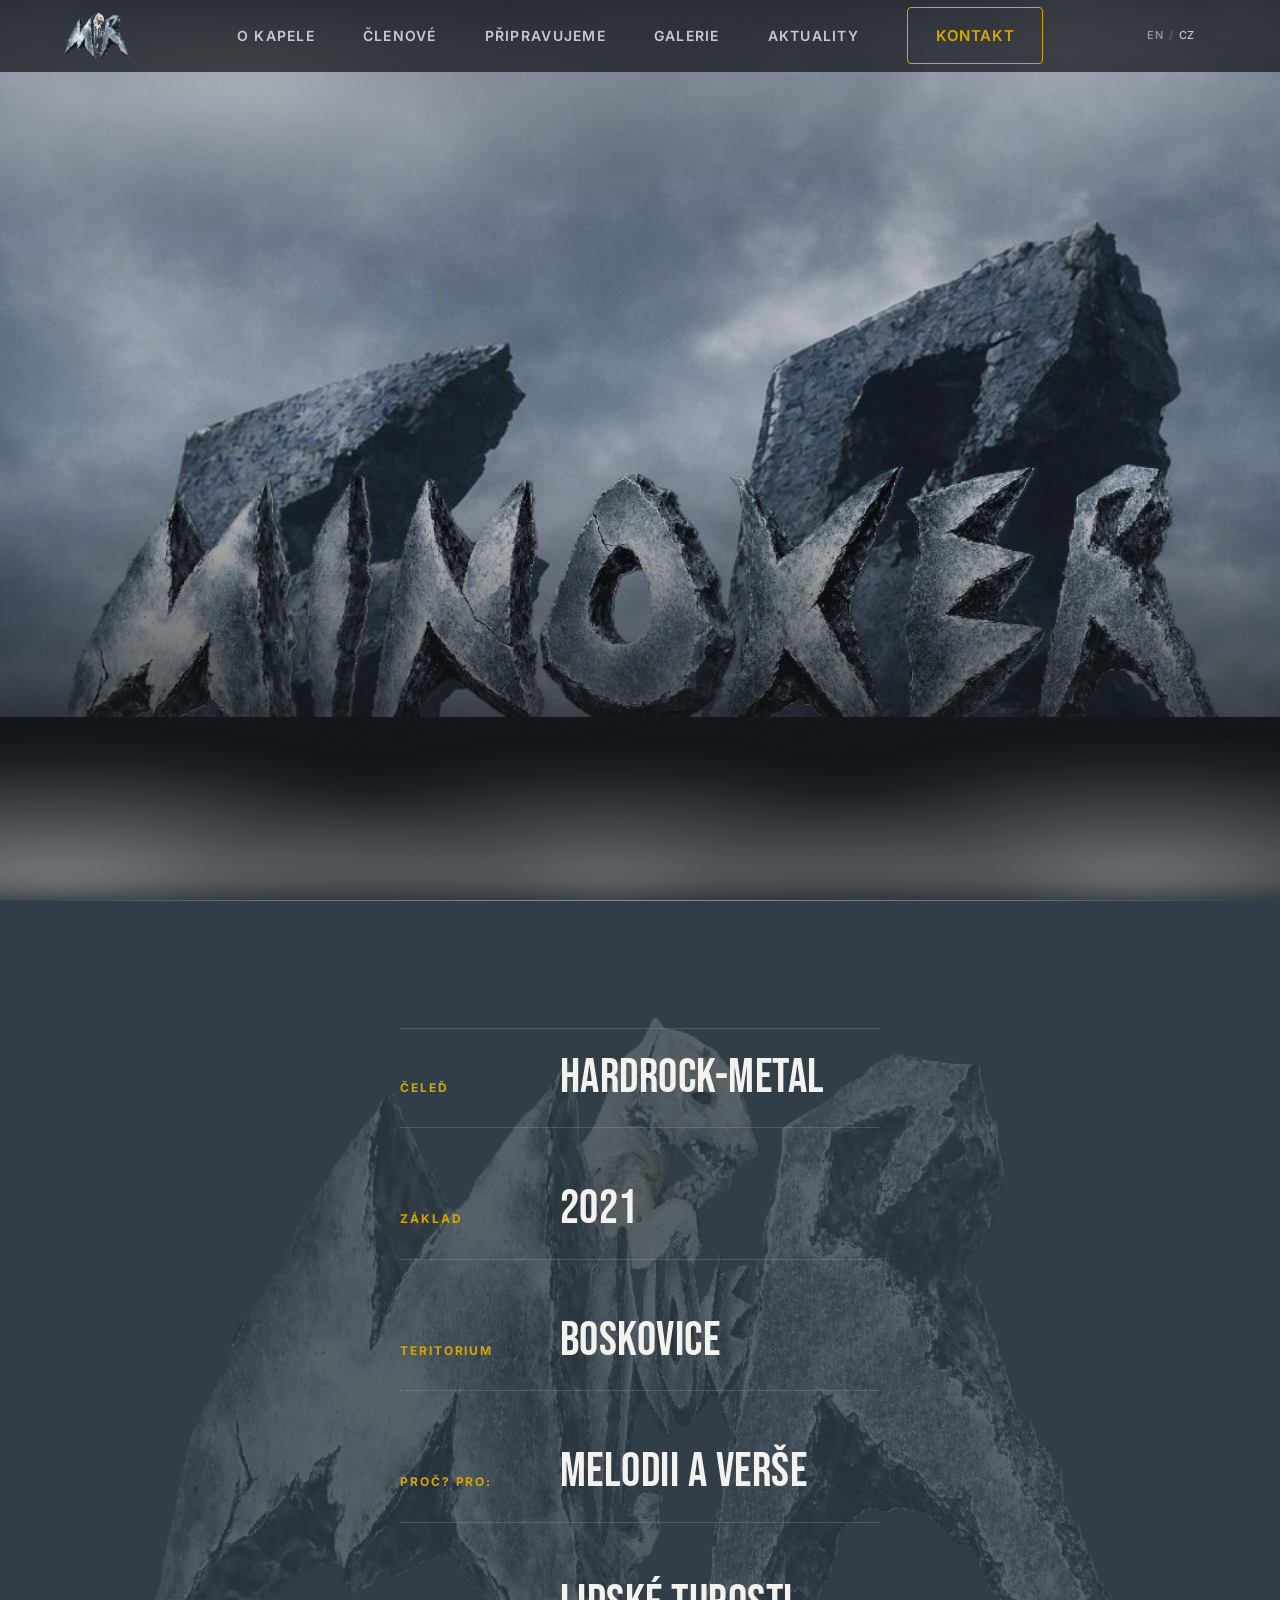
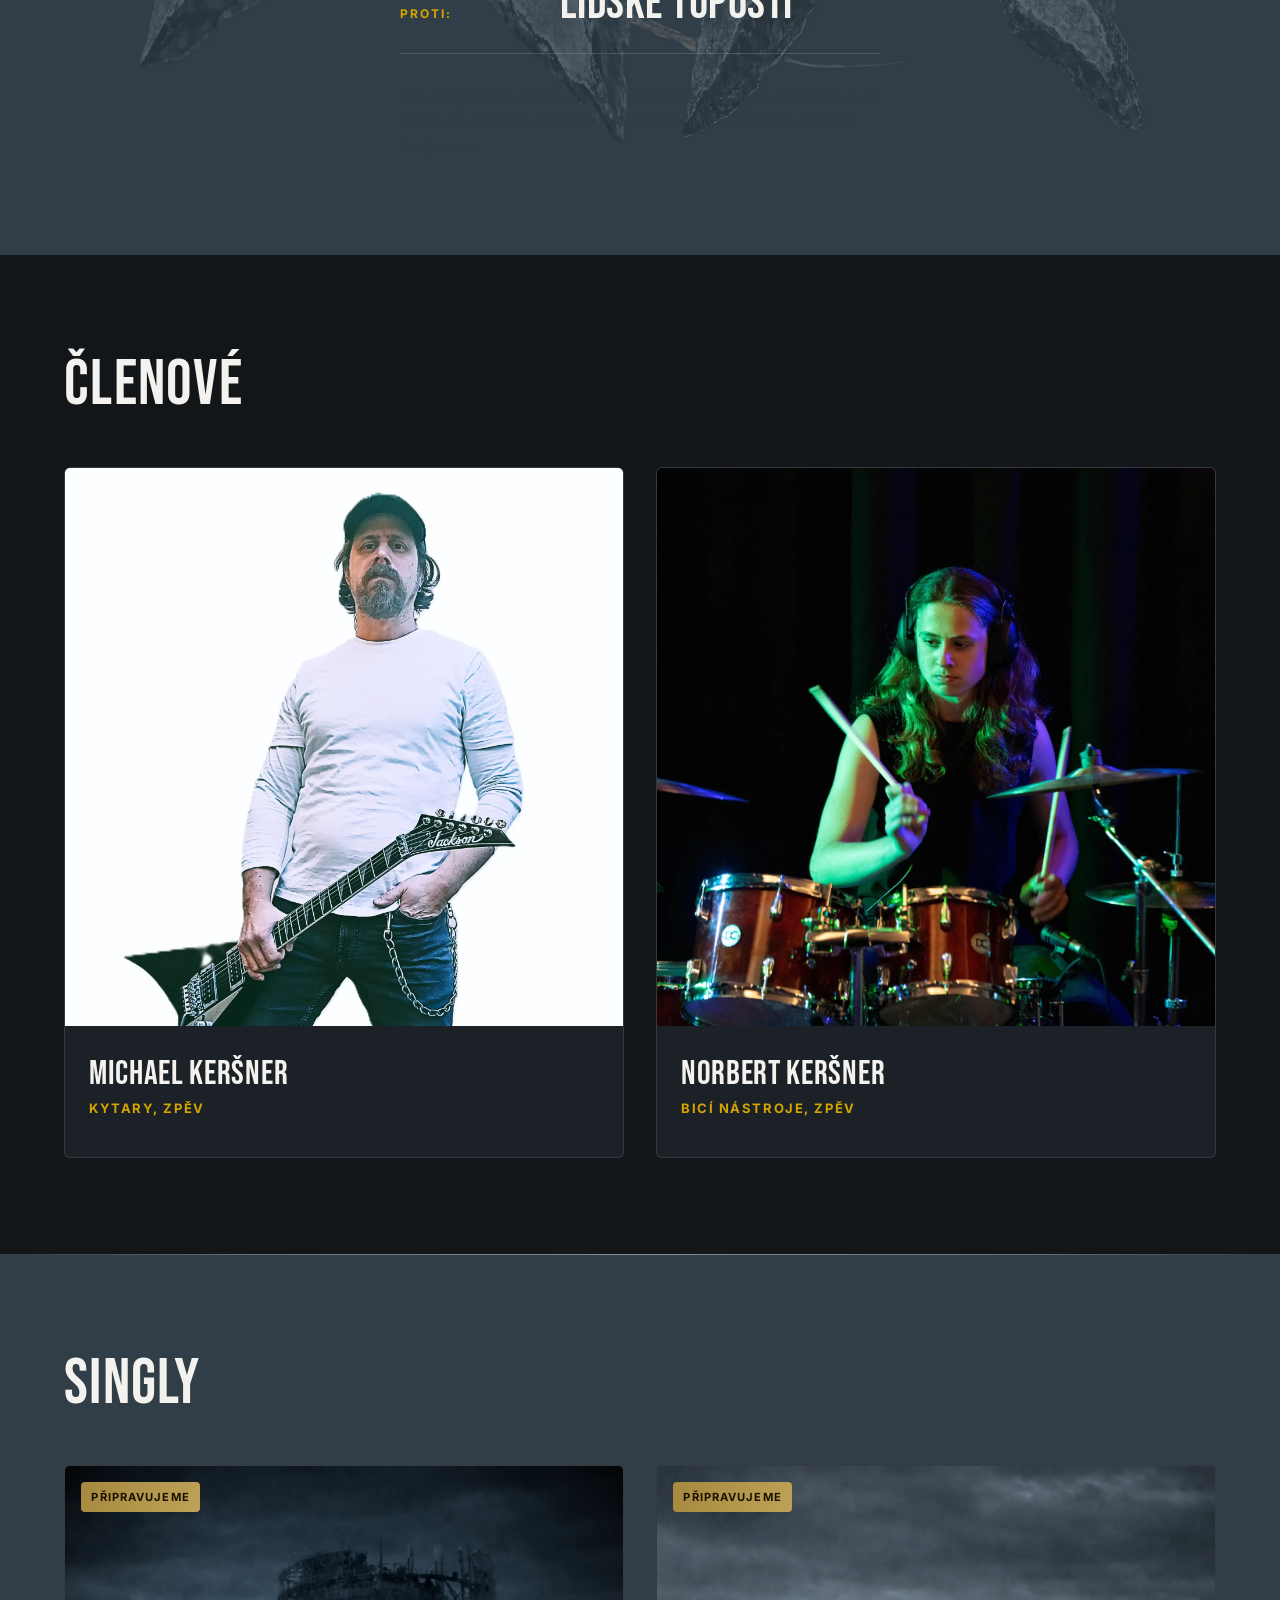
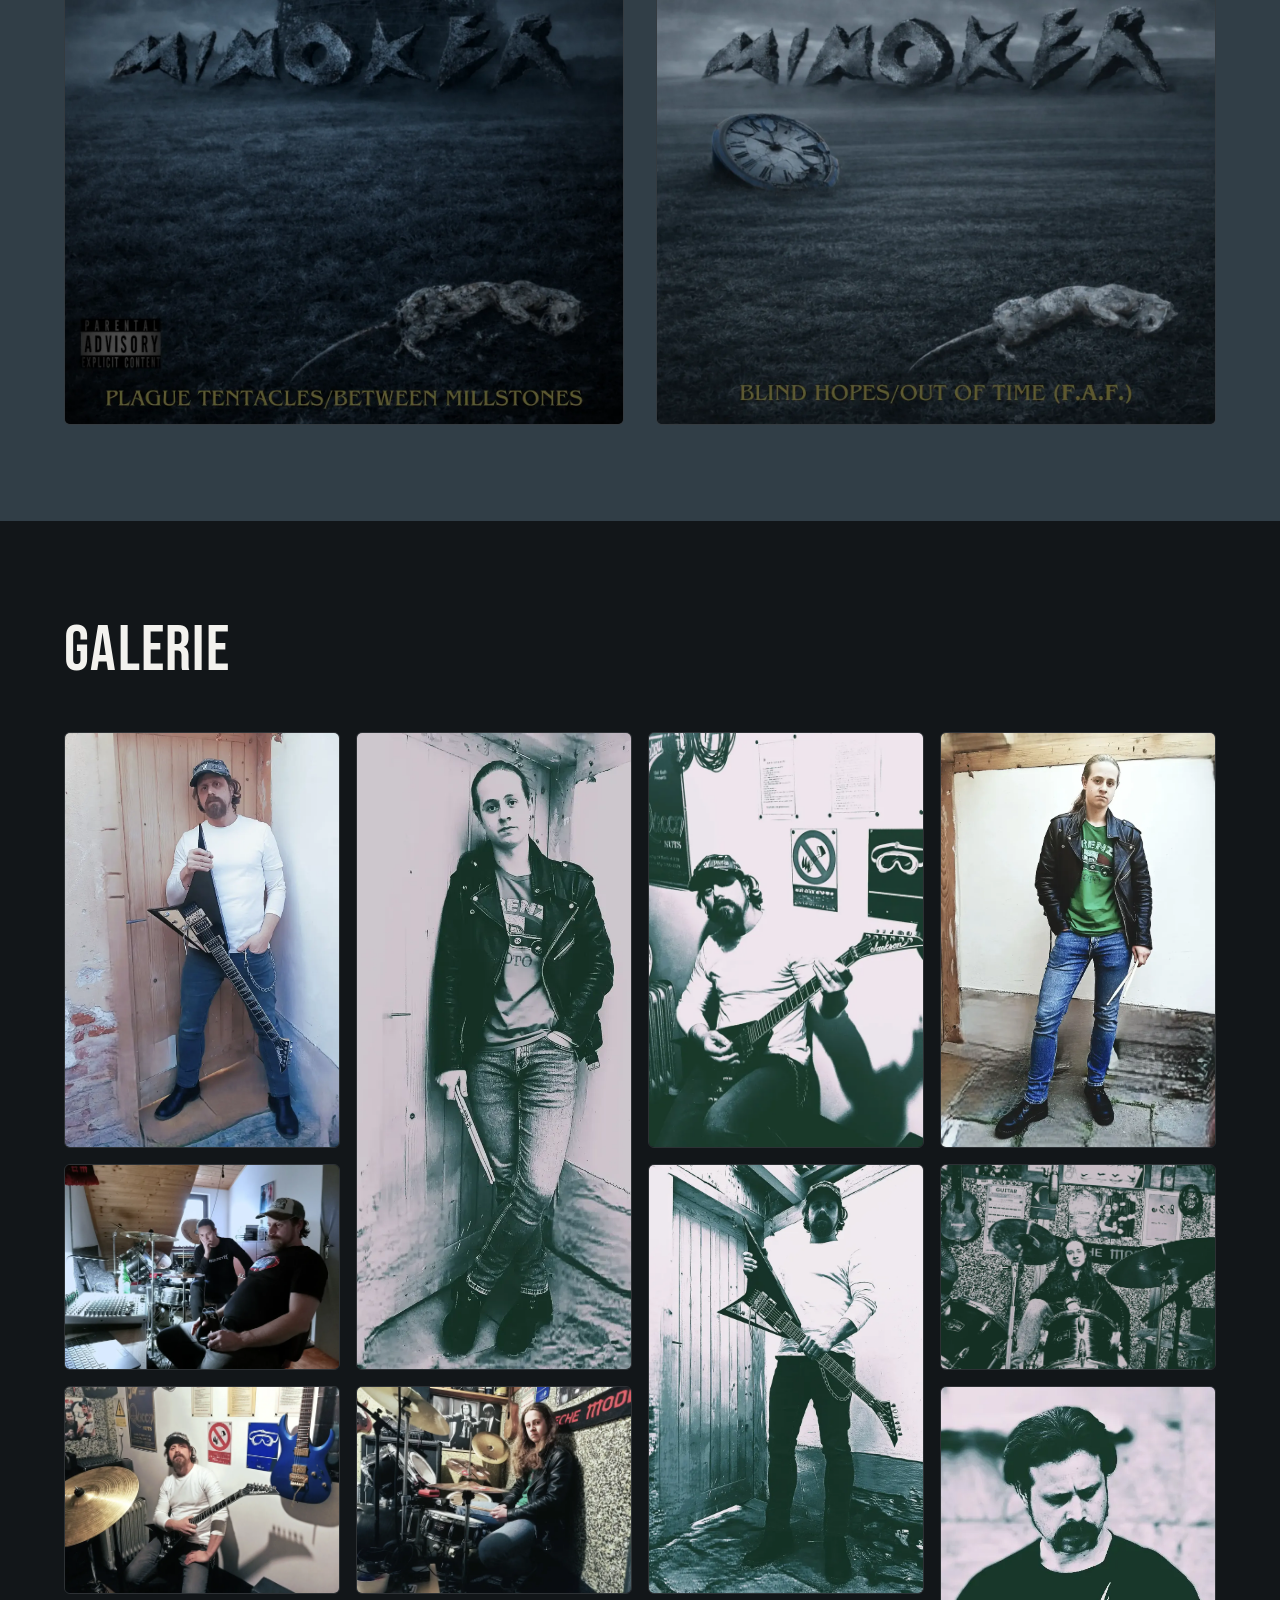
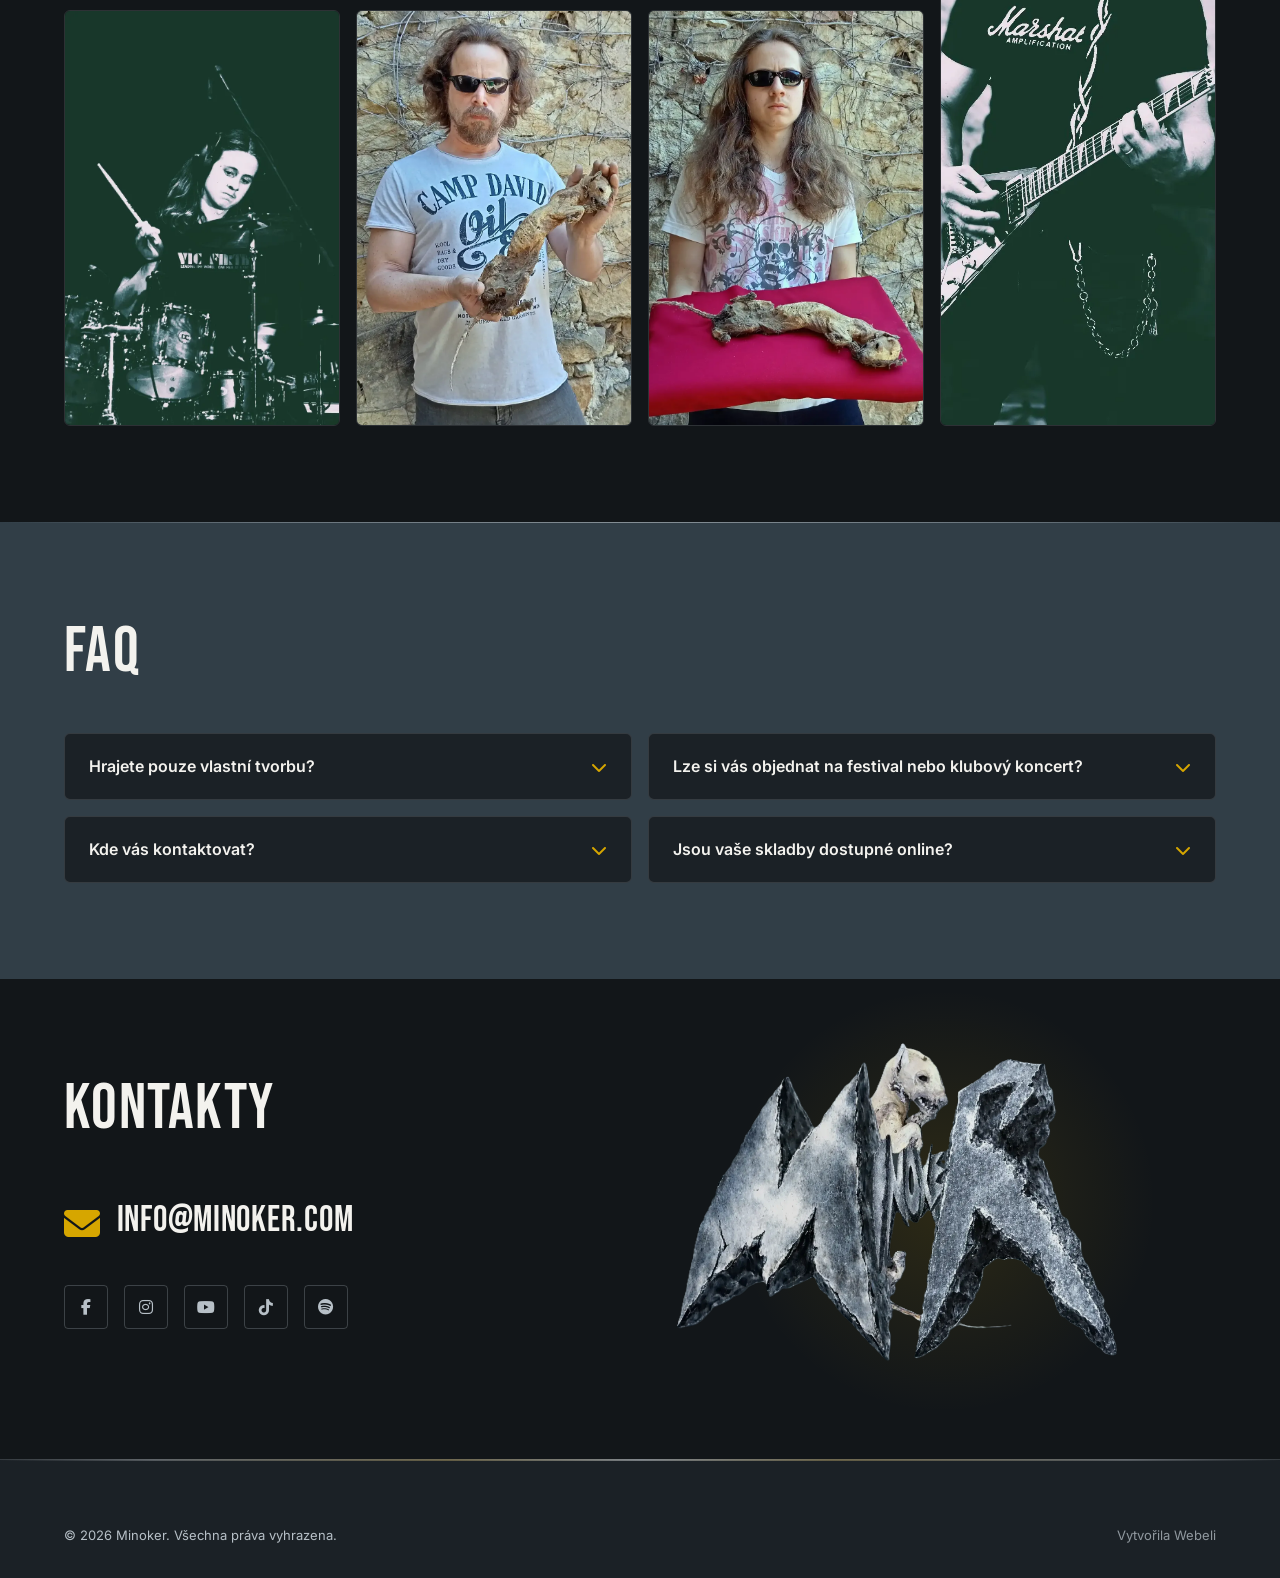
==== commit bfcfc78b: "verze21" ====
--- a/cs/index.html
+++ b/cs/index.html
@@ -43,7 +43,7 @@
   <!-- Font Awesome (ikonografie) -->
   <link rel="stylesheet" href="https://cdnjs.cloudflare.com/ajax/libs/font-awesome/6.5.2/css/all.min.css" referrerpolicy="no-referrer">
 
-  <link rel="stylesheet" href="../css/style.css?v=17">
+  <link rel="stylesheet" href="../css/style.css?v=19">
 
   <script type="application/ld+json">
   {
--- a/css/style.css
+++ b/css/style.css
@@ -717,13 +717,12 @@
 /* Mobil naležato (600–900px šířky) — žádné ladění aspect-ratio čísel.
    Fotka se nikdy neořezává (object-fit: contain — vždy zobrazí celou
    fotku i logo, jen zmenšenou tak, aby se vešla; na tomhle poměru stran
-   obrazovky vzniknou prázdné pruhy po stranách, ne nahoře/dole). Rezerva
-   nahoře (padding-top) je nastavená přímo na --header-height (výšku
-   menu), ne na odhadnuté číslo — mezera nad FOTKOU je tedy vždy GARANTOVANĚ
-   minimálně stejná jako menu, bez ohledu na to, kolik místa je nad logem
-   uvnitř samotné fotky (to je čistý bonus navíc, ne součást výpočtu).
-   Fotka se kvůli rezervě zmenší jen nepatrně — contain nikdy nic
-   neořezává, takže postavy zůstávají prakticky celé. */
+   obrazovky vzniknou prázdné pruhy po stranách, ne nahoře/dole). Nápis
+   "MINOKER" je v podkladové fotce nakloněný/obloukovitý — písmeno "R" na
+   konci je o cca 52px výš (blíž hornímu okraji fotky) než "M" na začátku
+   (změřeno přímo v pixelech fotky). Pevných 48px pádding-top garantuje
+   bezpečnou mezeru i pro ten nejkritičtější bod (R) na běžných landscape
+   šířkách mobilu, s malou rezervou navíc (M pak má mezeru ještě větší). */
 @media (orientation: landscape) and (max-width: 56.25rem) {
   .hero {
     background: #2f3841;
@@ -735,7 +734,7 @@
     left: 0;
     right: 0;
     height: auto;
-    padding-top: var(--header-height);
+    padding-top: 48px;
     box-sizing: border-box;
   }
 
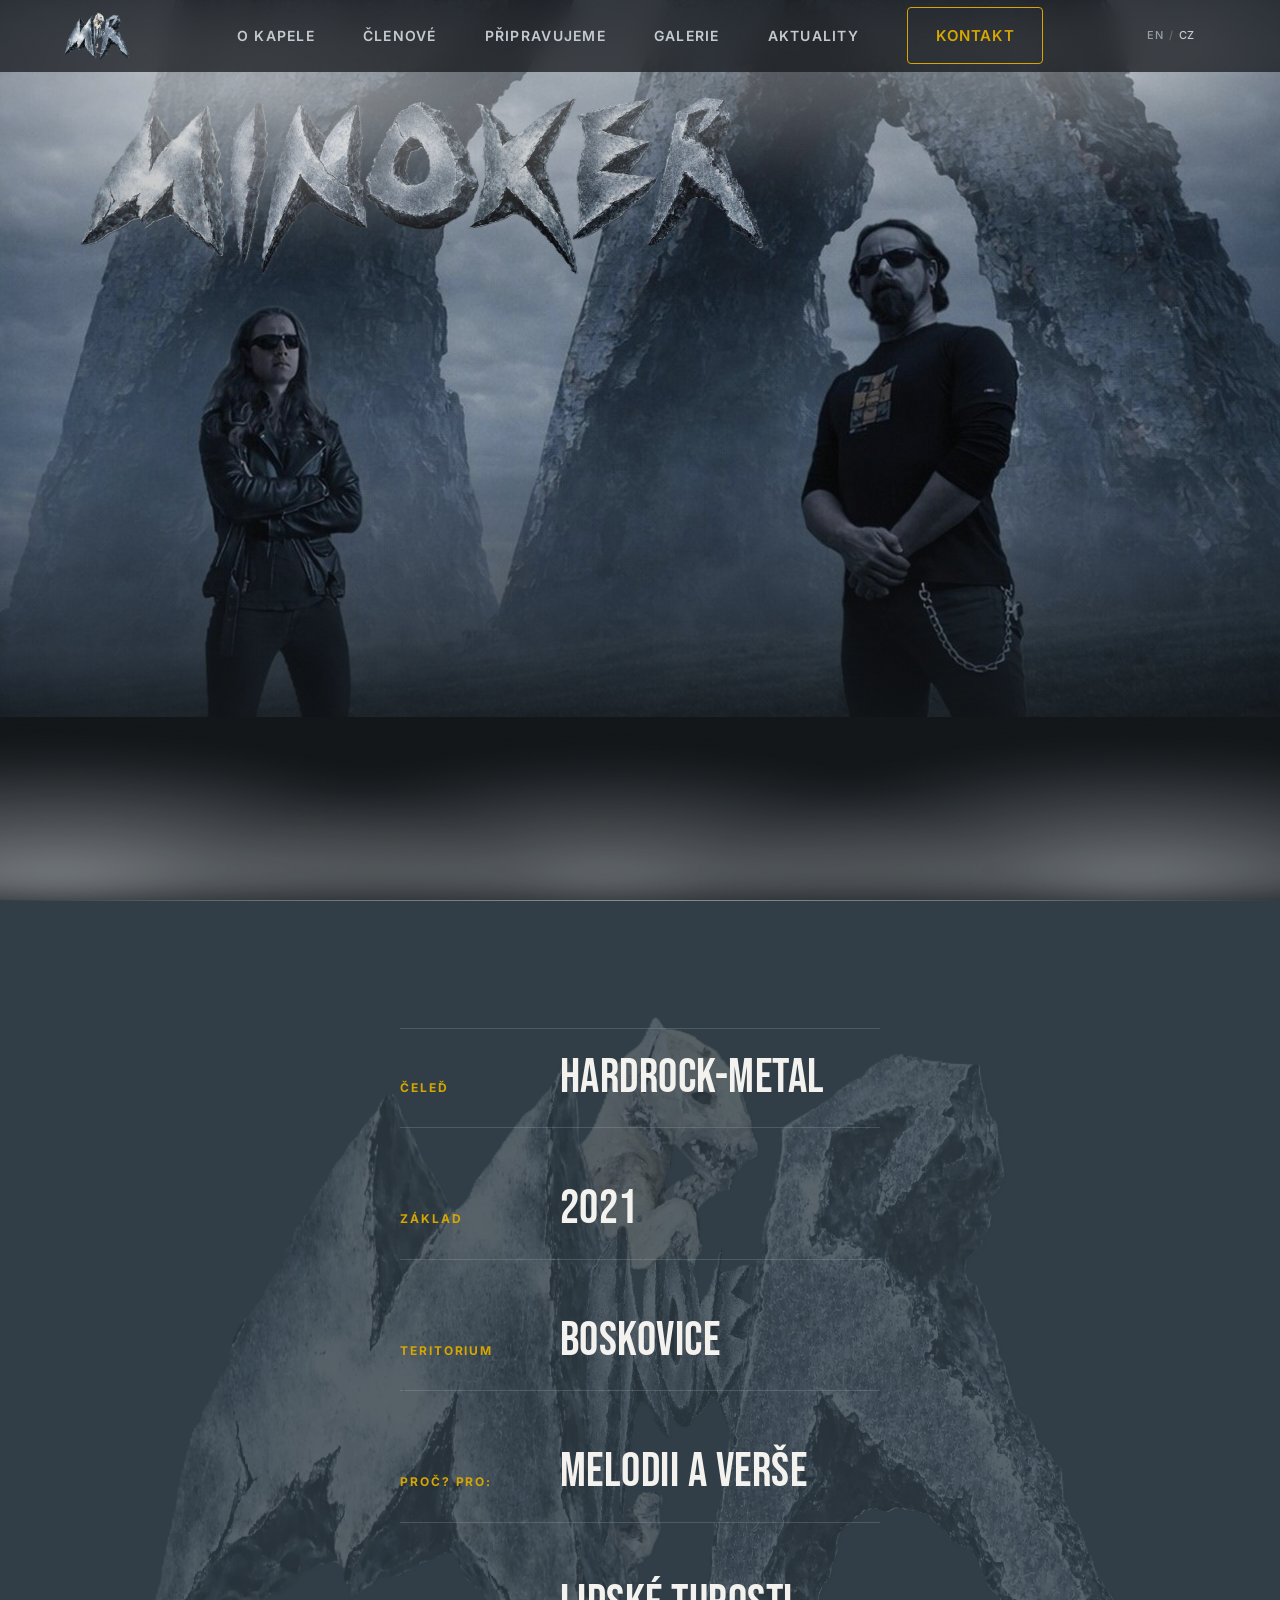
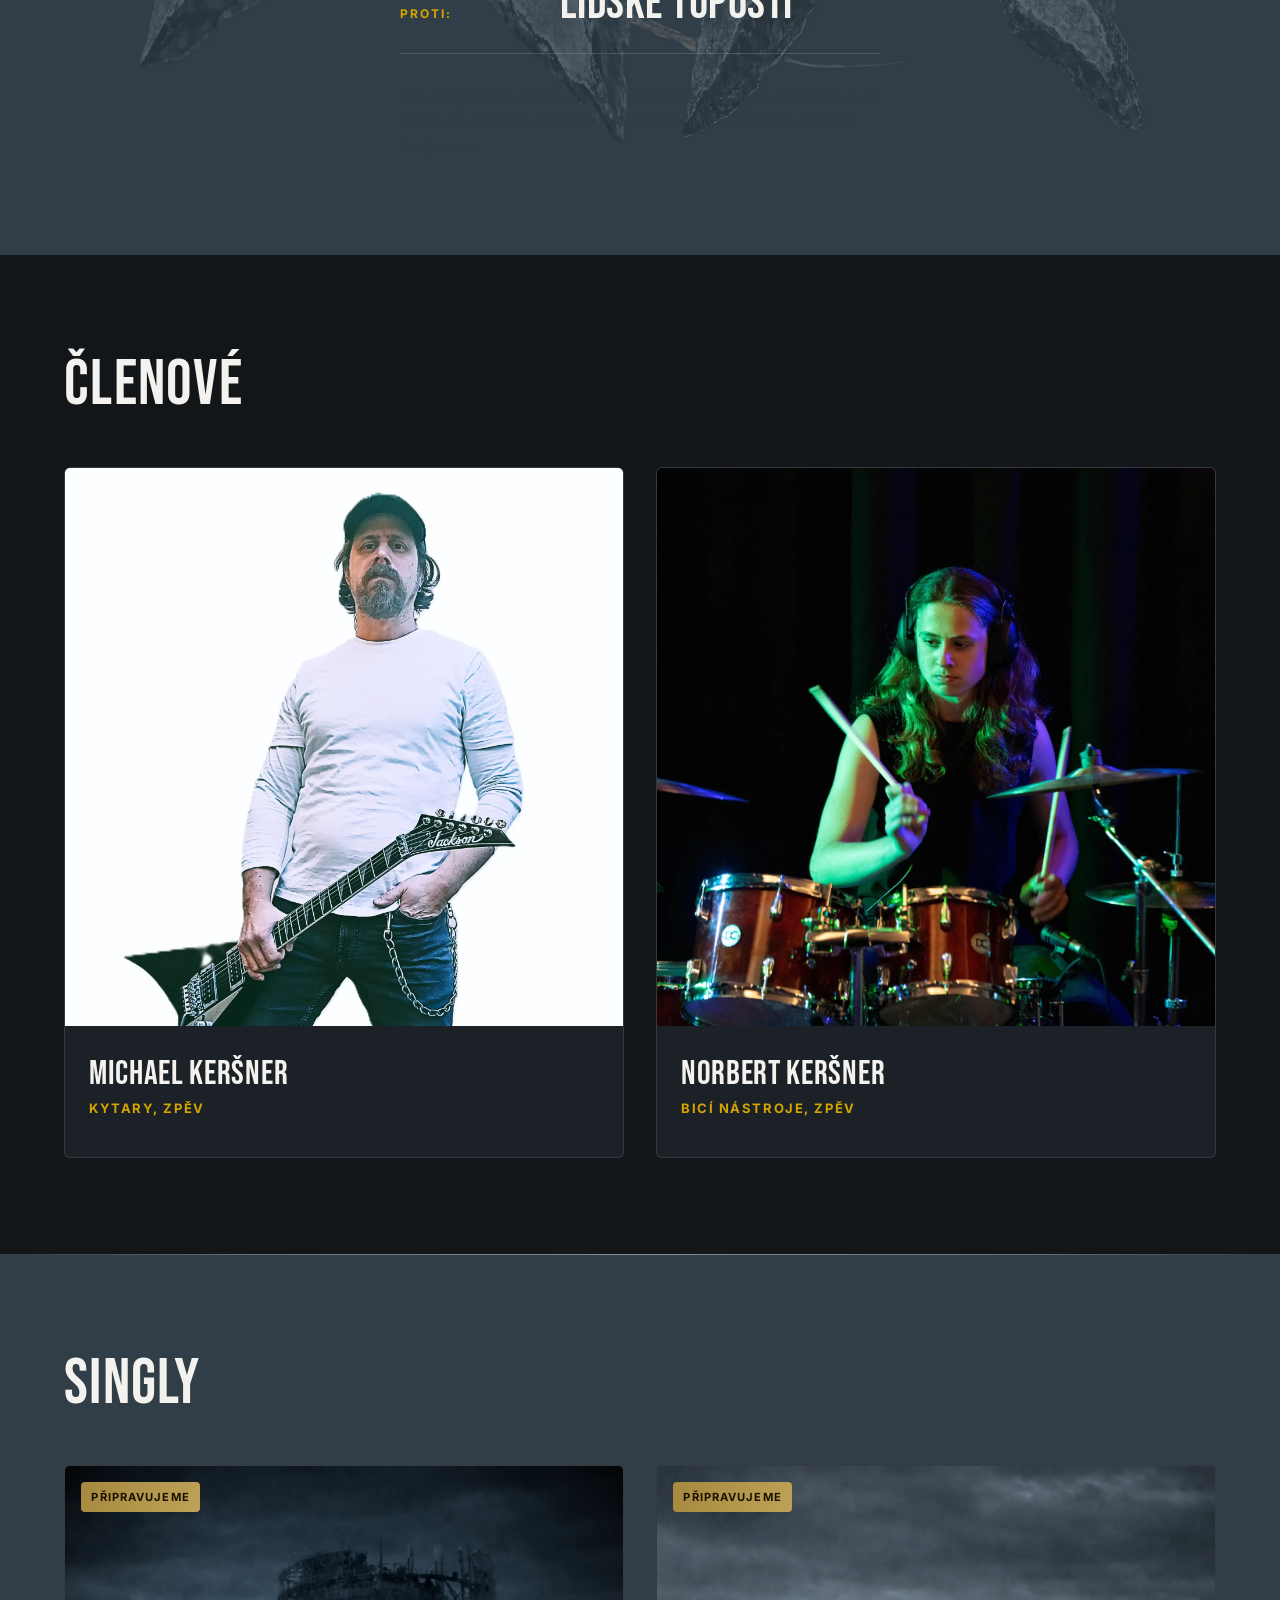
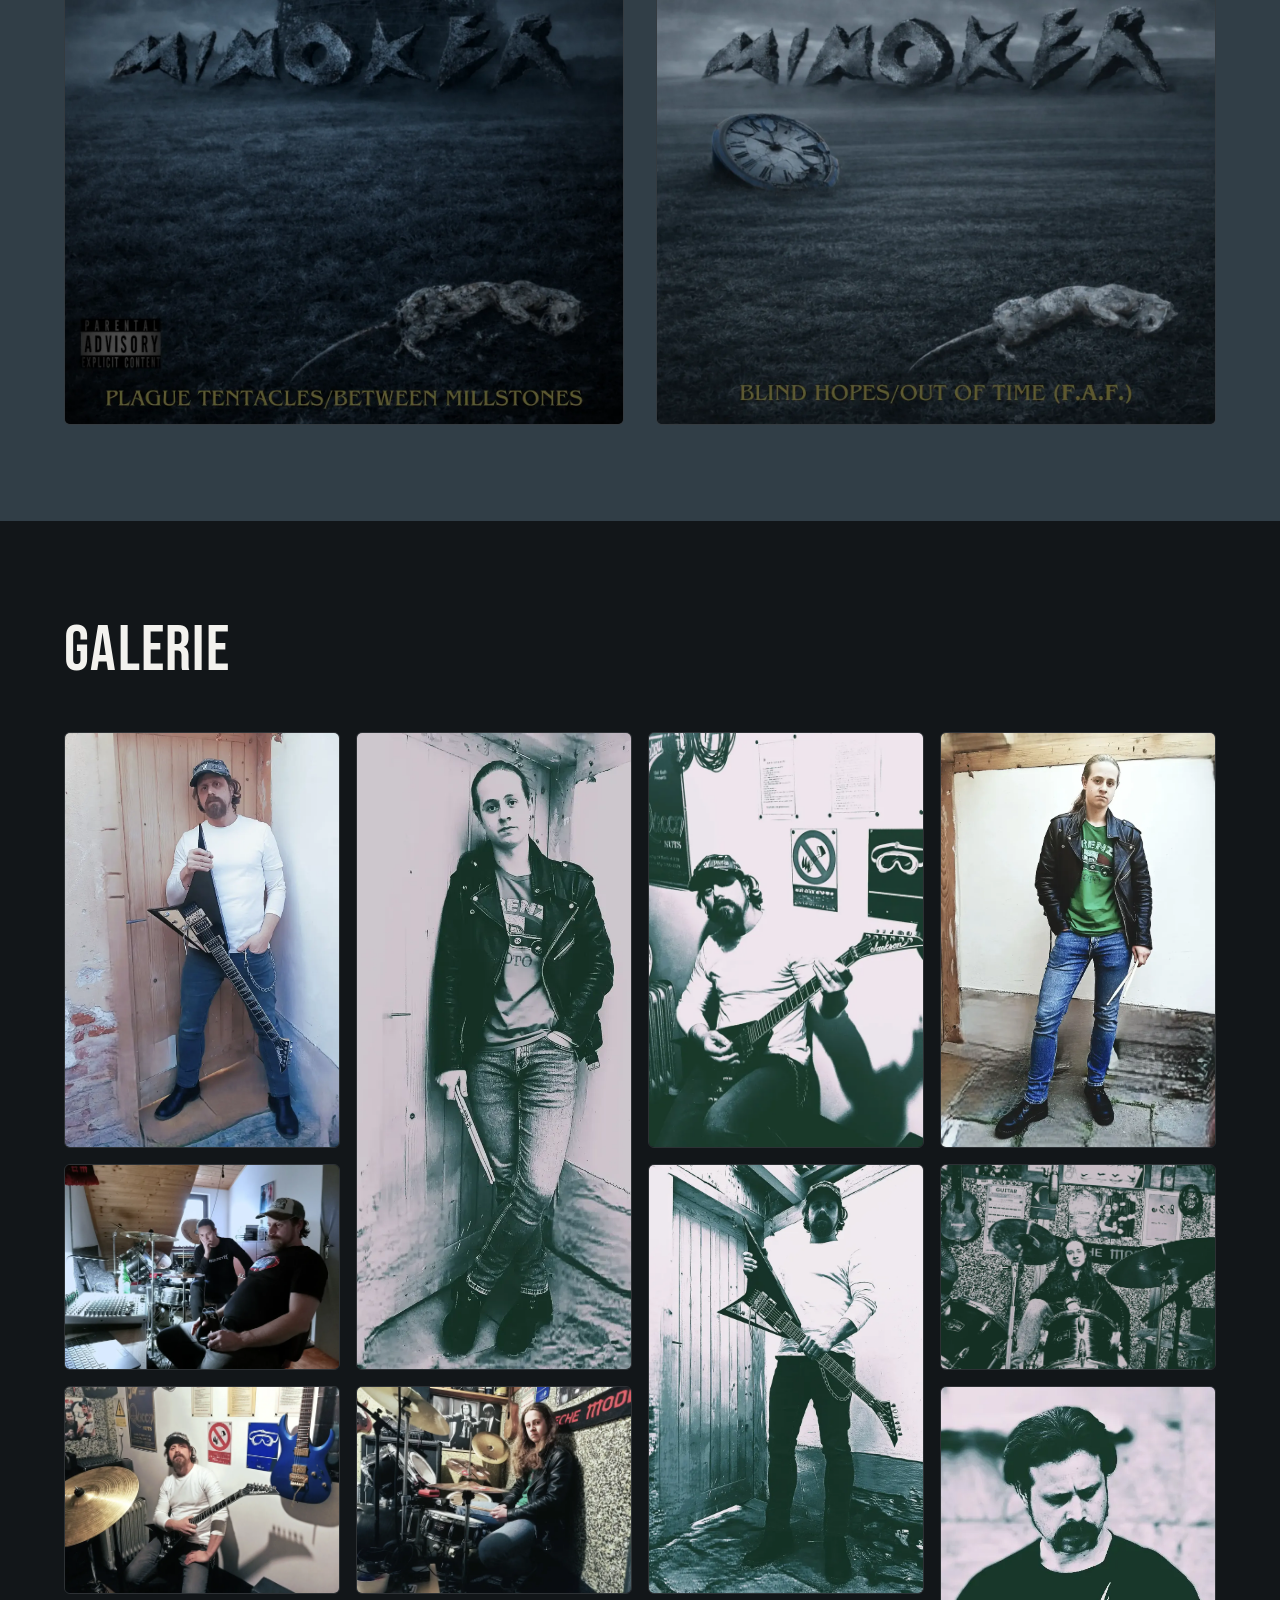
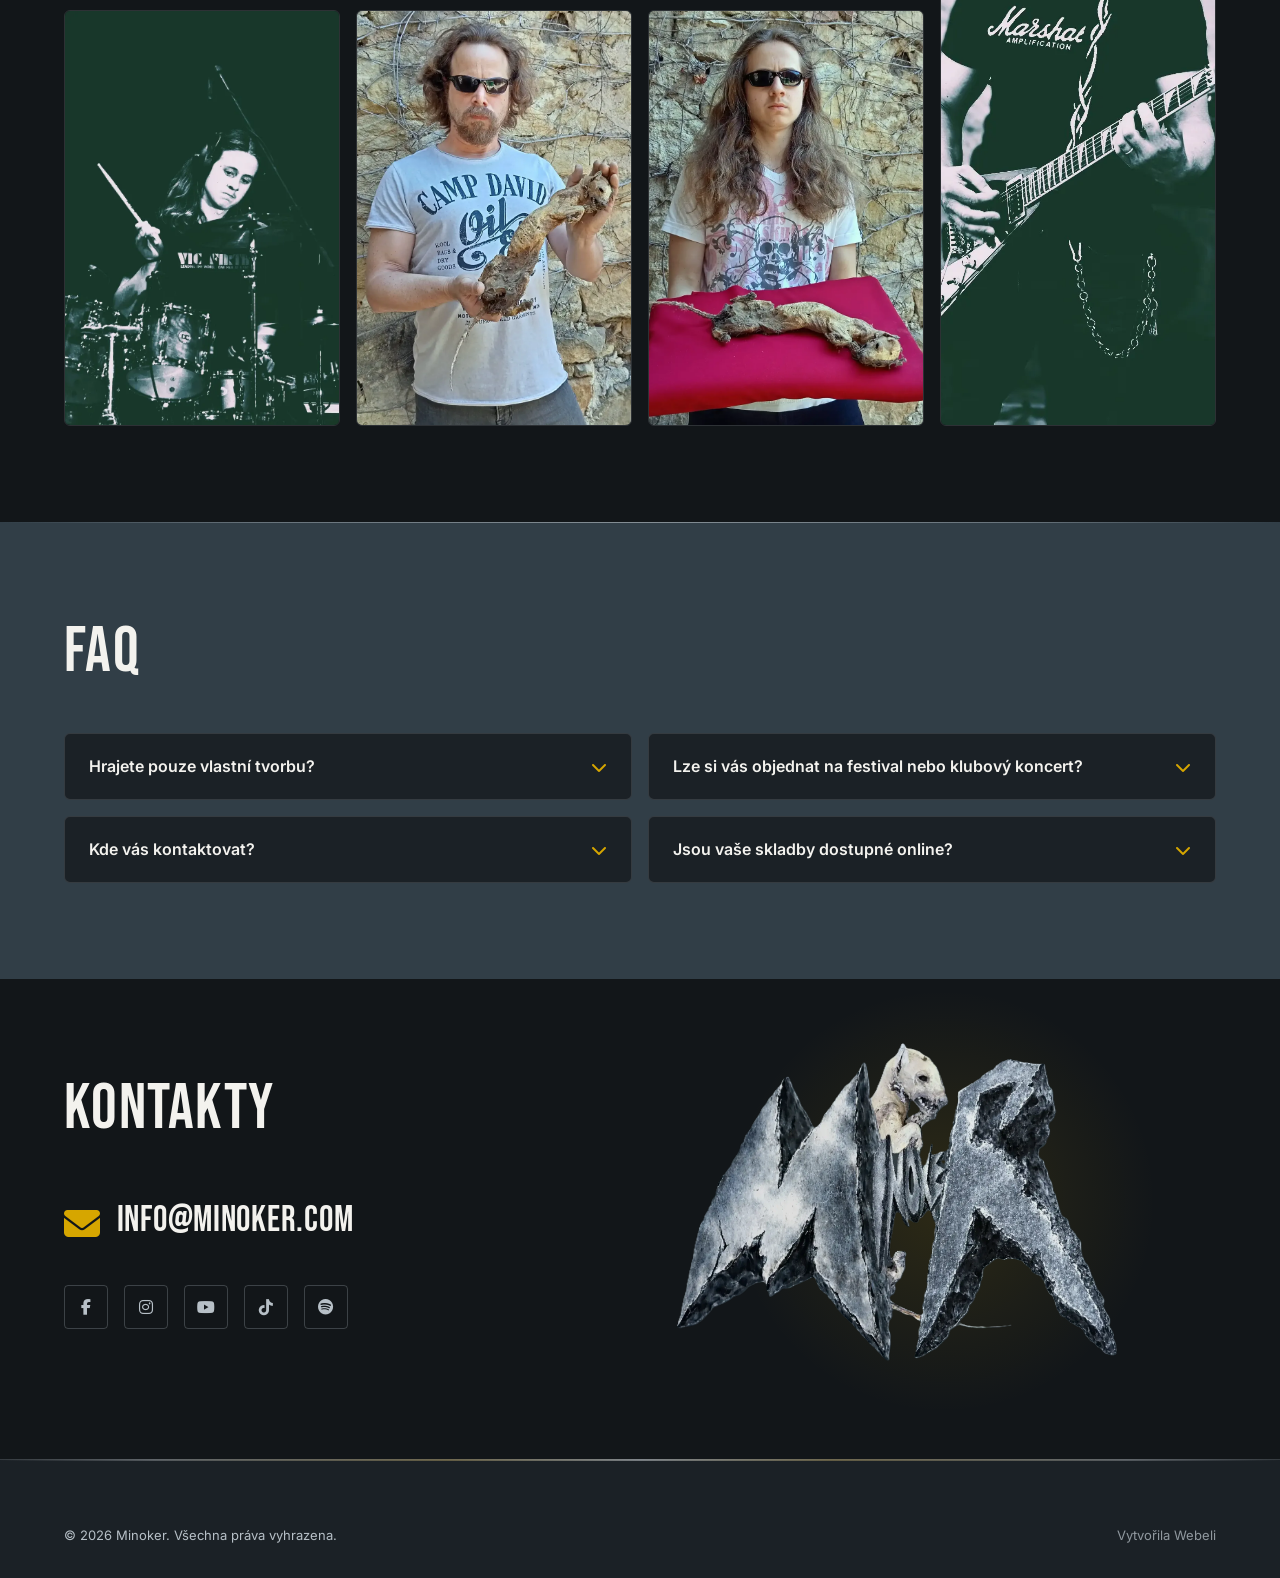
==== commit e1874bc7: "verze22" ====
--- a/cs/index.html
+++ b/cs/index.html
@@ -43,7 +43,7 @@
   <!-- Font Awesome (ikonografie) -->
   <link rel="stylesheet" href="https://cdnjs.cloudflare.com/ajax/libs/font-awesome/6.5.2/css/all.min.css" referrerpolicy="no-referrer">
 
-  <link rel="stylesheet" href="../css/style.css?v=19">
+  <link rel="stylesheet" href="../css/style.css?v=21">
 
   <script type="application/ld+json">
   {
@@ -445,7 +445,13 @@
     <button type="button" class="lightbox-close" aria-label="Zavřít zvětšenou fotku">
       <i class="fa-solid fa-xmark" aria-hidden="true"></i>
     </button>
+    <button type="button" class="lightbox-nav lightbox-prev" aria-label="Předchozí fotka">
+      <i class="fa-solid fa-chevron-left" aria-hidden="true"></i>
+    </button>
     <img src="" alt="">
+    <button type="button" class="lightbox-nav lightbox-next" aria-label="Další fotka">
+      <i class="fa-solid fa-chevron-right" aria-hidden="true"></i>
+    </button>
   </div>
 
   <script src="../js/main.js" defer></script>
--- a/css/style.css
+++ b/css/style.css
@@ -898,6 +898,11 @@
   pointer-events: none;
   user-select: none;
   z-index: 0;
+  transition: transform 0.7s ease;
+}
+
+.about:hover .about-watermark {
+  transform: translate(-50%, -50%) scale(1.06);
 }
 
 .about .container {
@@ -1245,6 +1250,47 @@
 .lightbox-close:focus-visible {
   color: var(--color-accent-hover);
   border-color: var(--color-accent-hover);
+}
+
+.lightbox-nav {
+  position: absolute;
+  top: 50%;
+  transform: translateY(-50%);
+  width: 2.75rem;
+  height: 2.75rem;
+  display: flex;
+  align-items: center;
+  justify-content: center;
+  border: 1px solid var(--color-border-strong);
+  border-radius: var(--radius-sm);
+  background: rgba(10, 12, 14, 0.6);
+  font-size: 1.25rem;
+  color: var(--color-text);
+  transition: border-color var(--transition-fast), color var(--transition-fast);
+}
+
+.lightbox-nav:hover,
+.lightbox-nav:focus-visible {
+  color: var(--color-accent-hover);
+  border-color: var(--color-accent-hover);
+}
+
+.lightbox-prev {
+  left: var(--space-2);
+}
+
+.lightbox-next {
+  right: var(--space-2);
+}
+
+@media (min-width: 48rem) {
+  .lightbox-prev {
+    left: var(--space-4);
+  }
+
+  .lightbox-next {
+    right: var(--space-4);
+  }
 }
 
 /* ---------- 11. FAQ / akordeon ---------- */
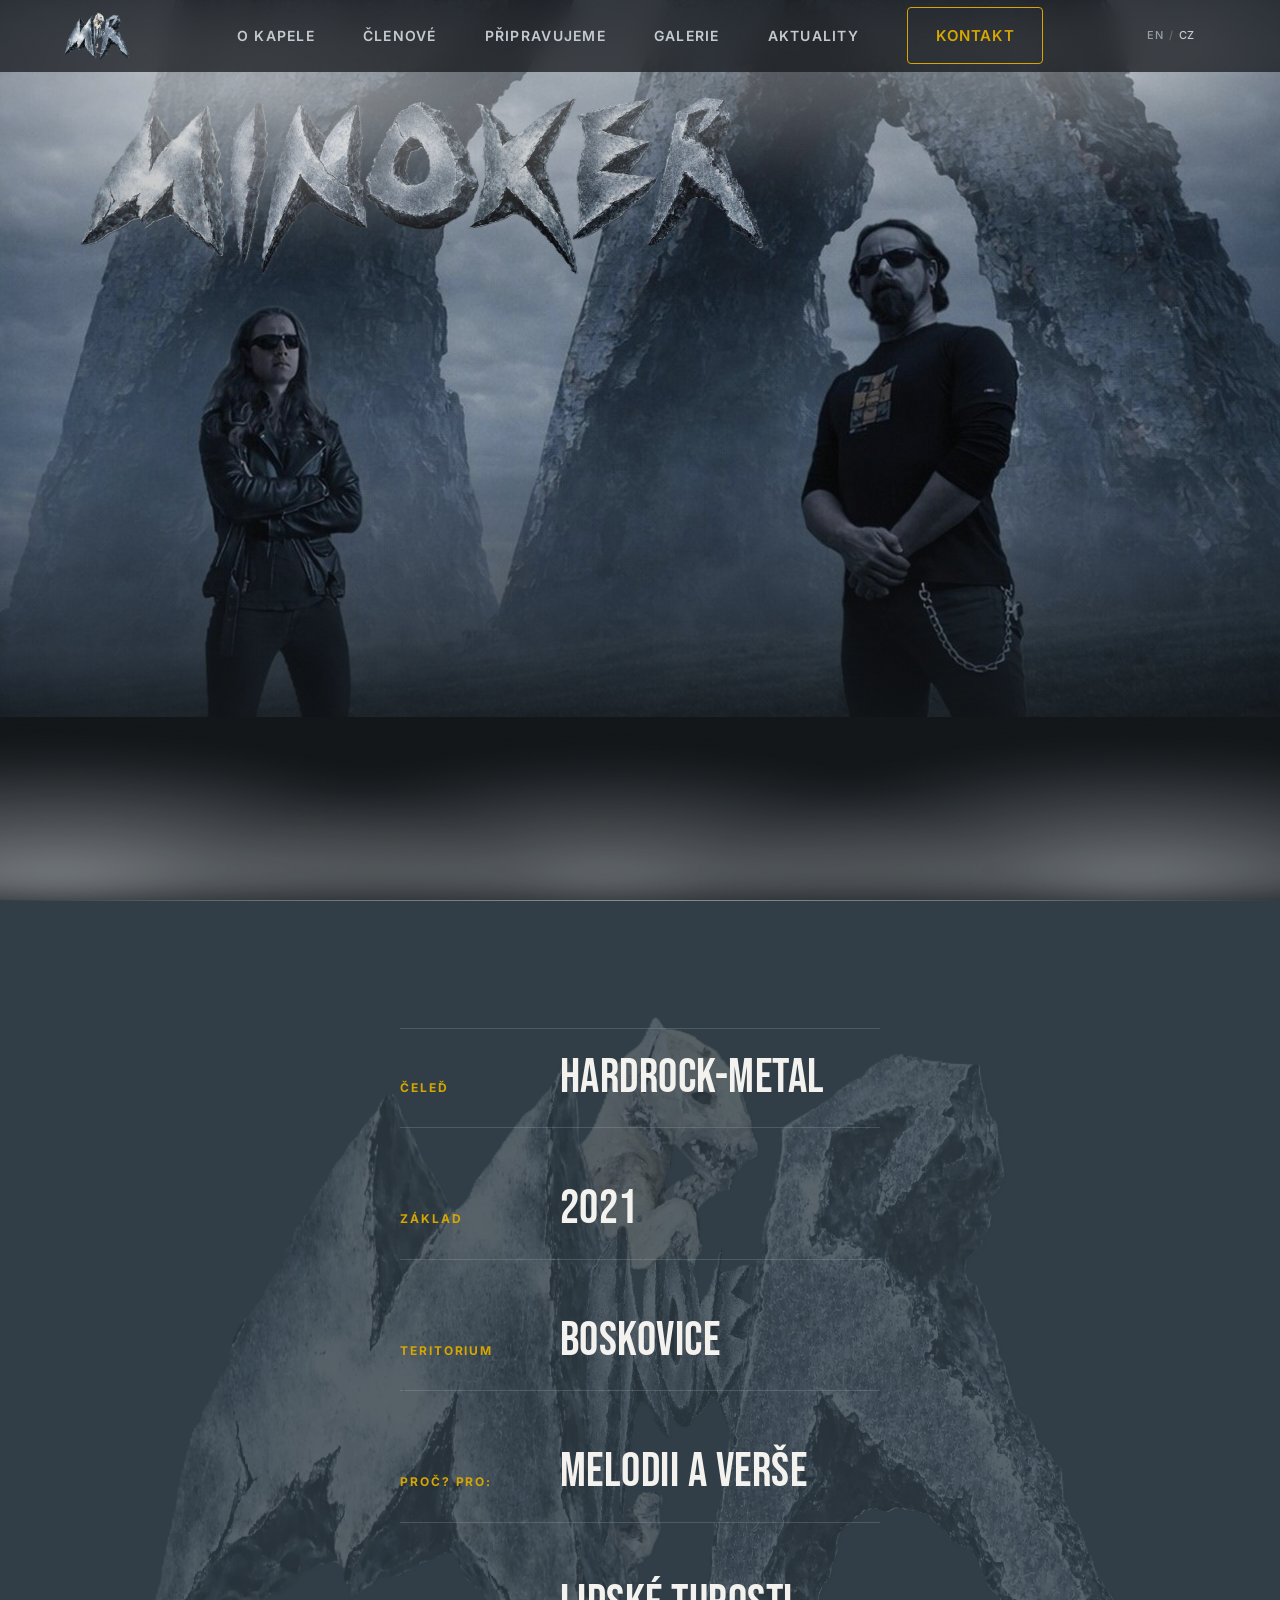
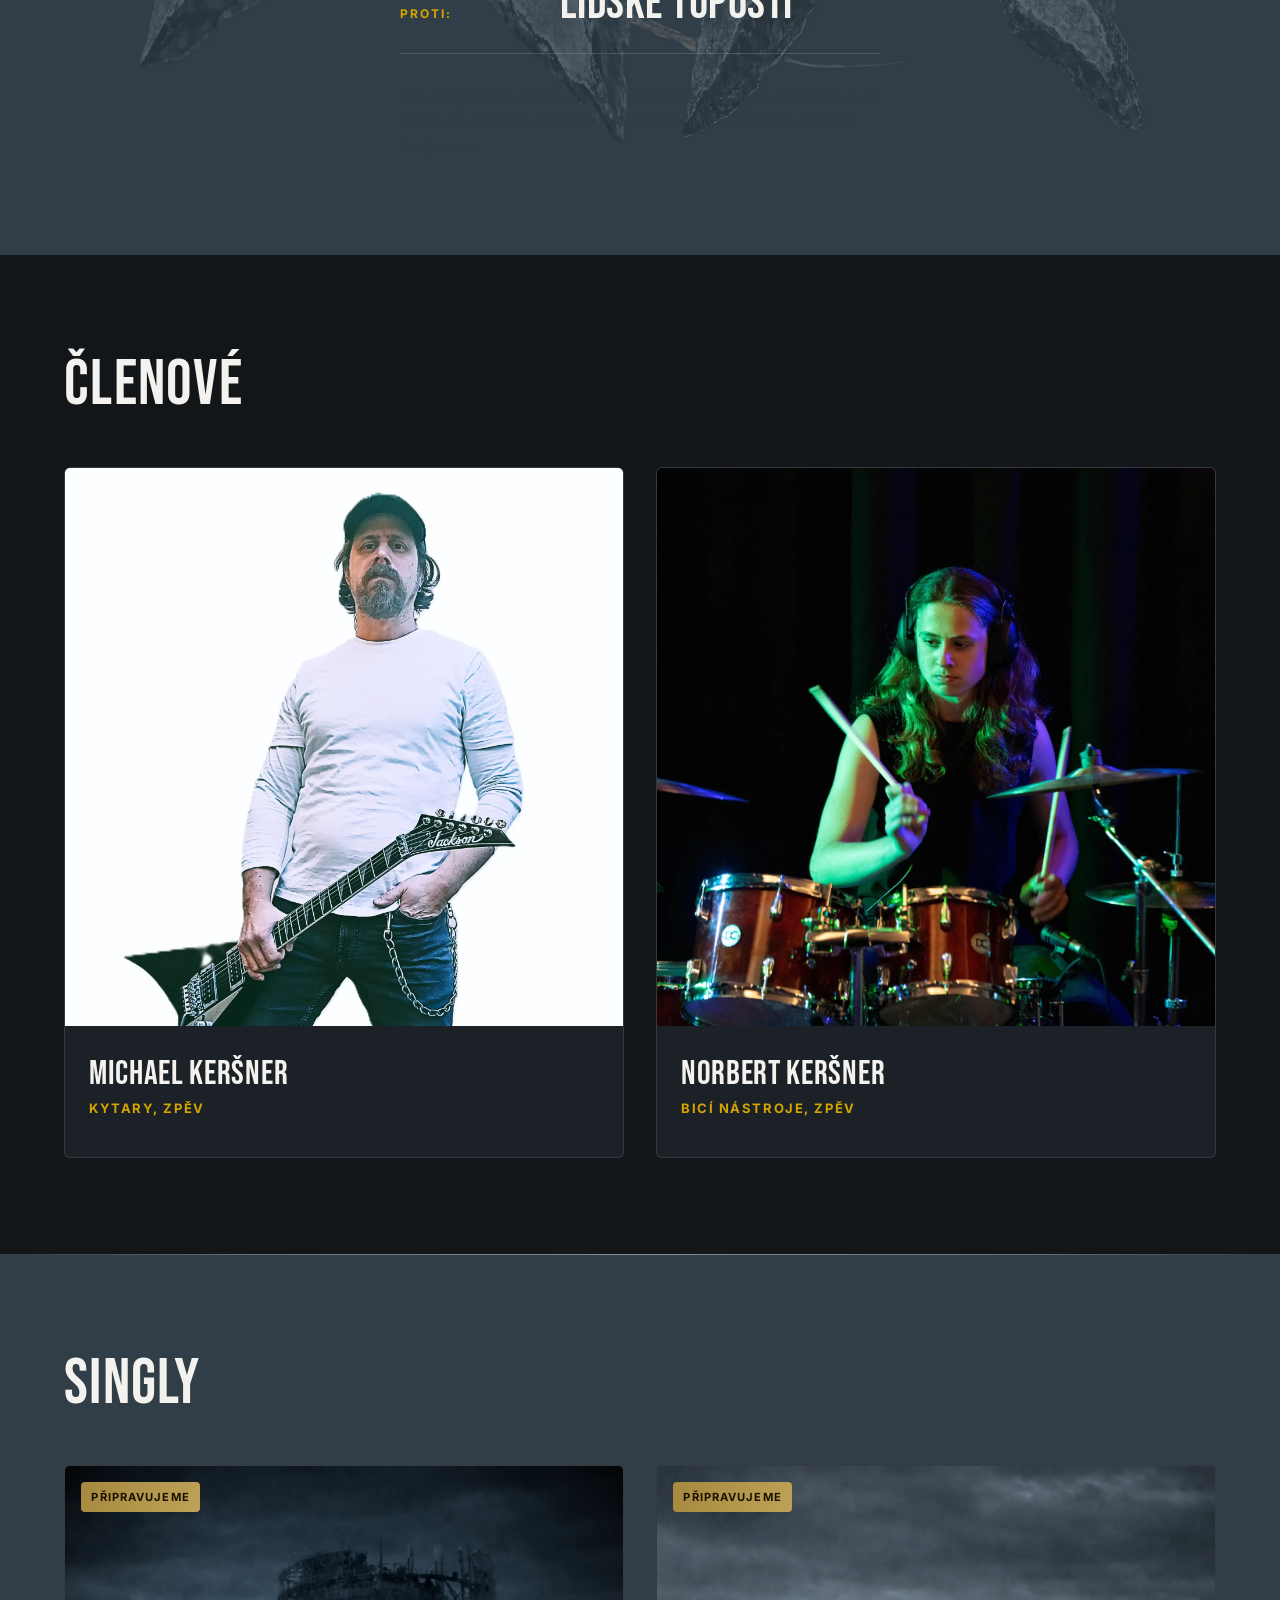
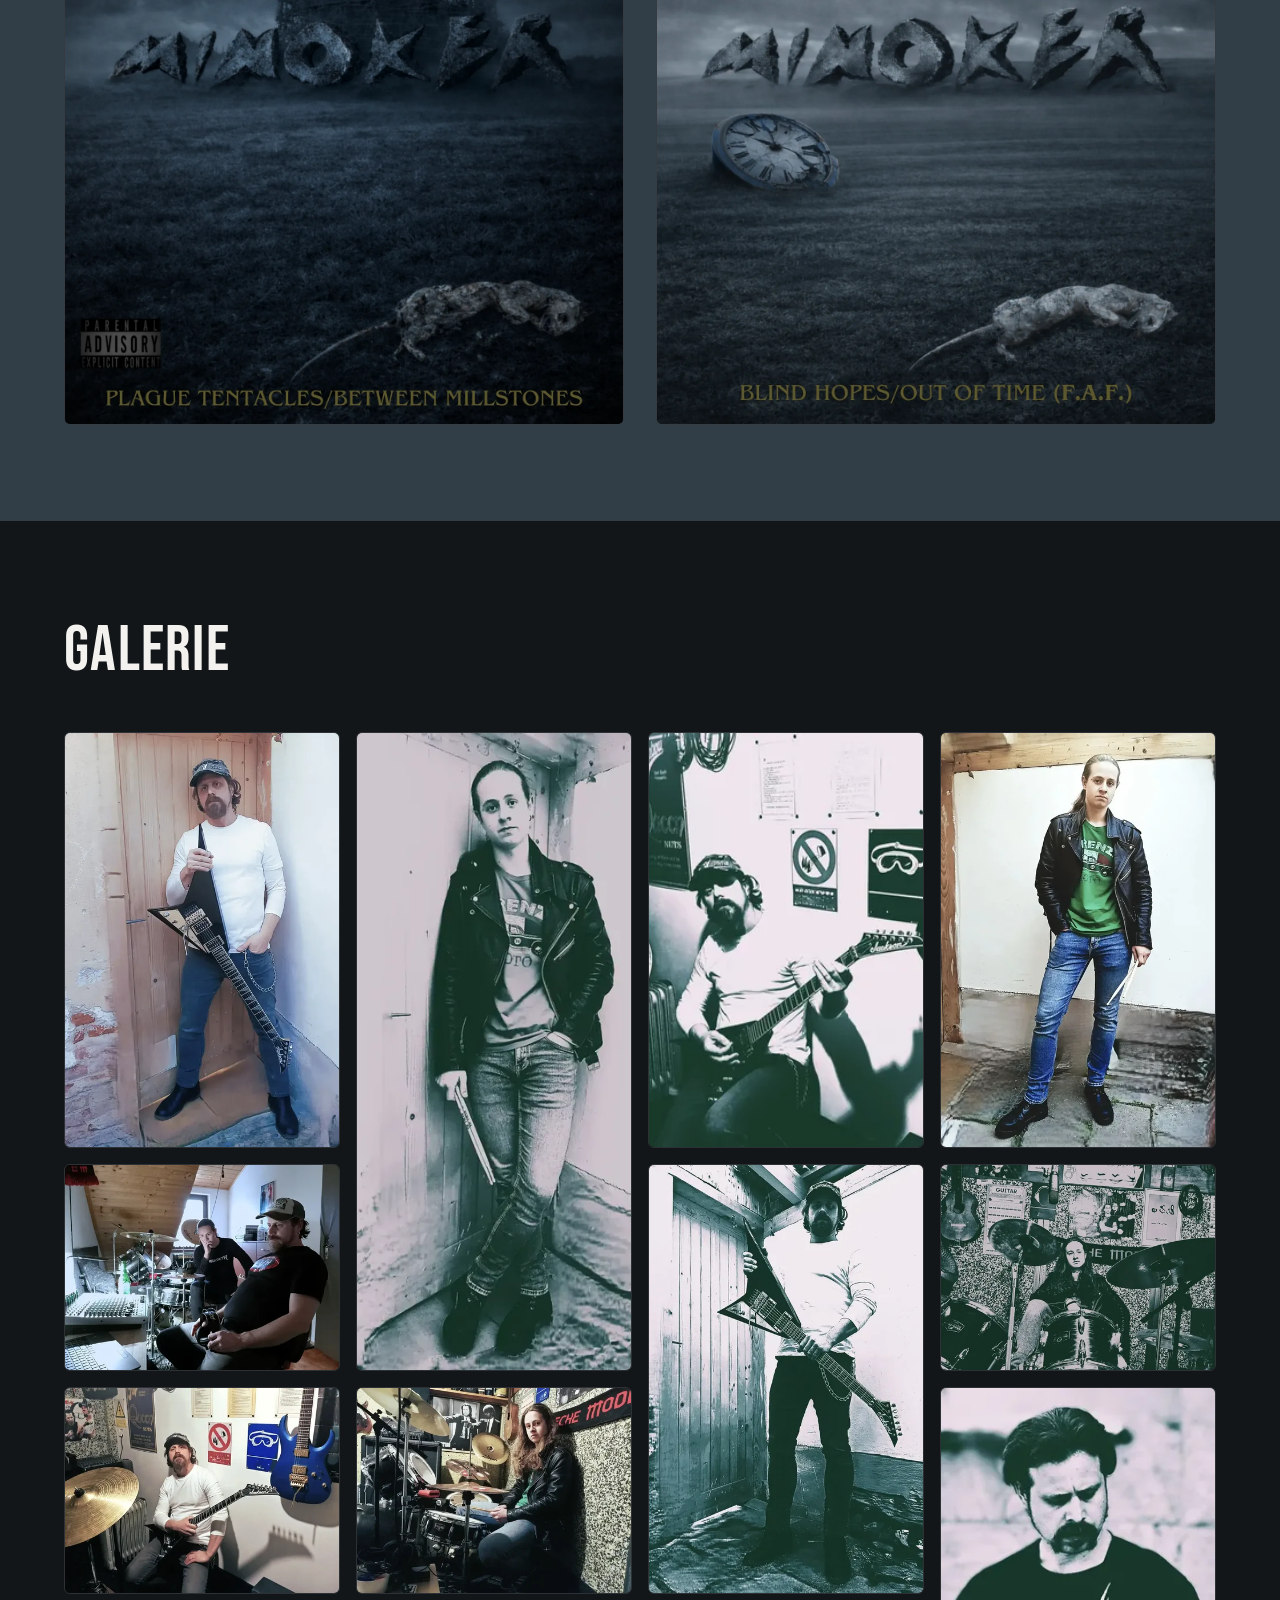
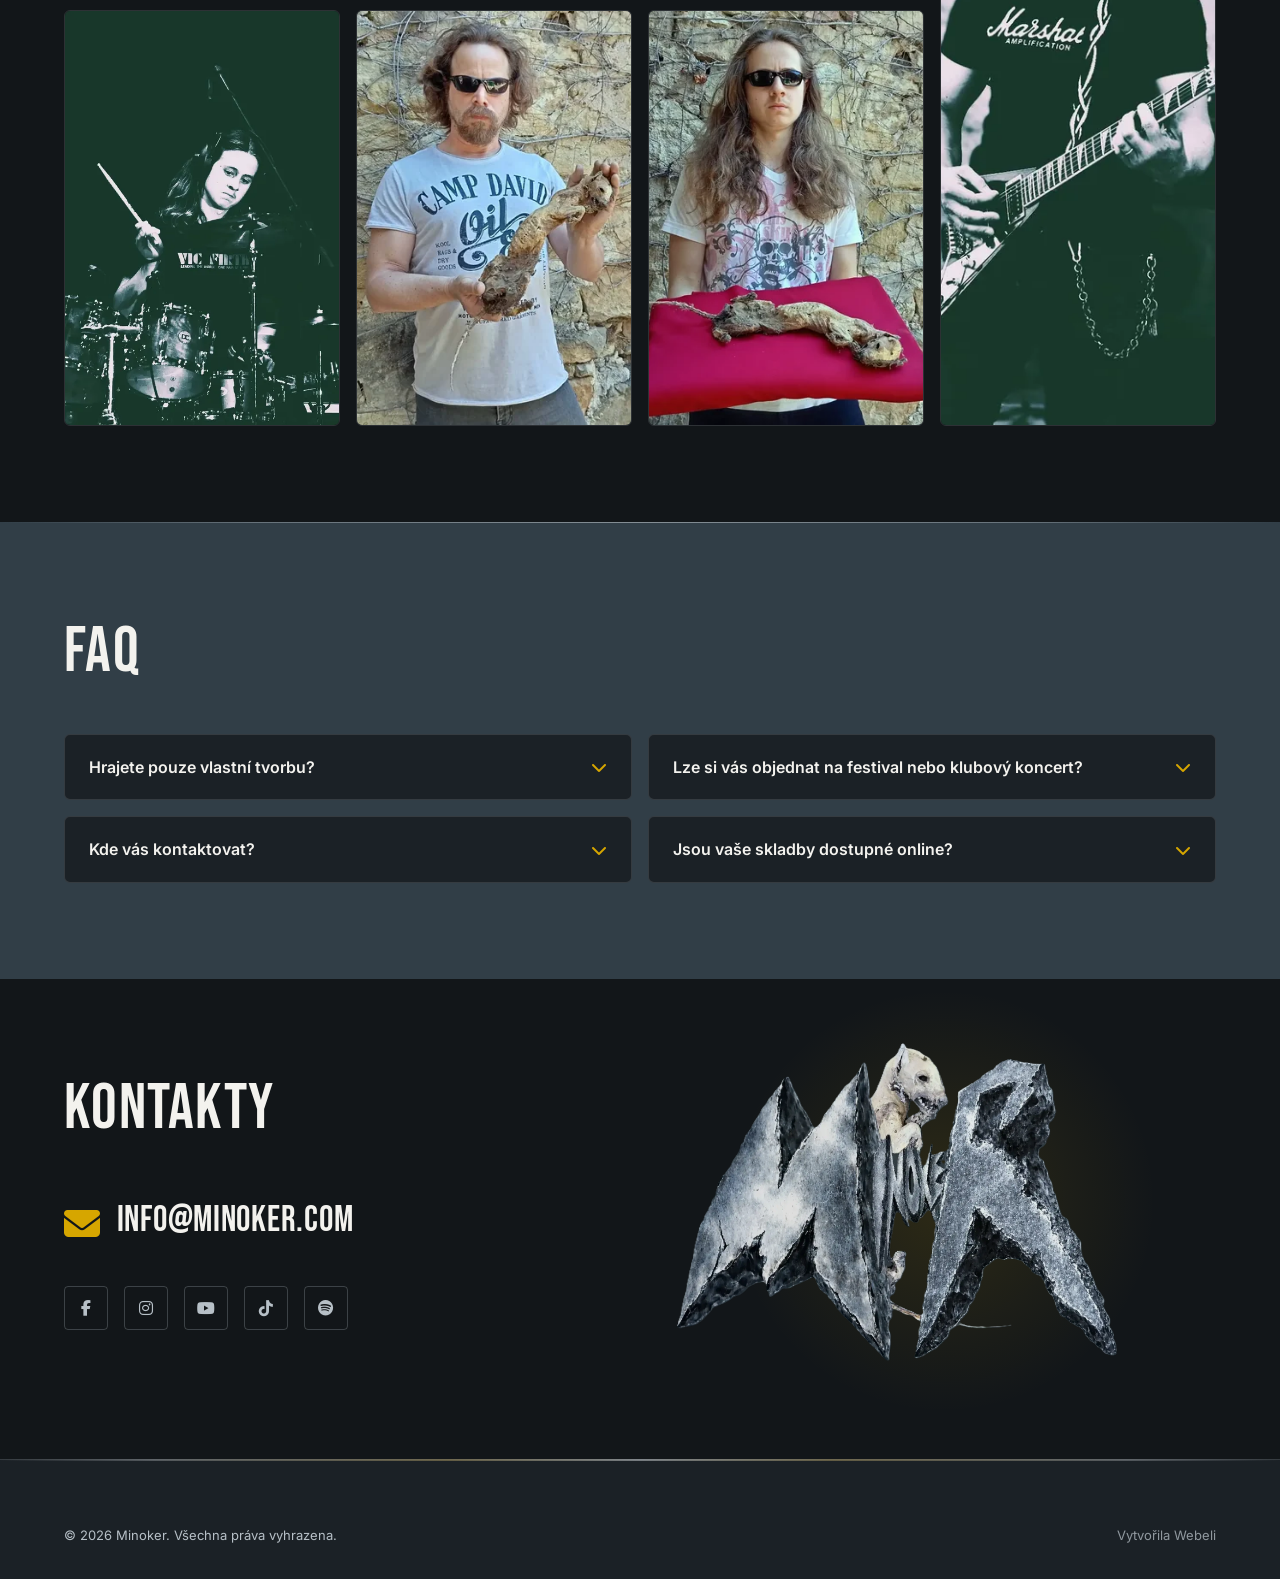
==== commit 10923463: "verze26" ====
--- a/cs/index.html
+++ b/cs/index.html
@@ -43,7 +43,7 @@
   <!-- Font Awesome (ikonografie) -->
   <link rel="stylesheet" href="https://cdnjs.cloudflare.com/ajax/libs/font-awesome/6.5.2/css/all.min.css" referrerpolicy="no-referrer">
 
-  <link rel="stylesheet" href="../css/style.css?v=21">
+  <link rel="stylesheet" href="../css/style.css?v=25">
 
   <script type="application/ld+json">
   {
@@ -288,43 +288,43 @@
 
         <div class="gallery-grid">
           <div class="gallery-item reveal">
-            <img src="../galerie/michael4galerie.webp" alt="Michael Keršner zpívá před publikem" loading="lazy" width="1291" height="1920">
+            <img src="../galerie/michael4galerie.webp" srcset="../galerie/michael4galerie-480w.webp 480w, ../galerie/michael4galerie-720w.webp 720w, ../galerie/michael4galerie.webp 807w" sizes="(min-width: 62rem) 25vw, (min-width: 40rem) 33vw, 50vw" data-full="../galerie/michael4galerie.webp" alt="Michael Keršner zpívá před publikem" loading="lazy" width="1291" height="1920">
           </div>
           <div class="gallery-item gallery-item--tall reveal">
-            <img src="../galerie/norbert1galerie.webp" alt="Norbert Keršner s bubenickými paličkami" loading="lazy" width="1272" height="1920">
-          </div>
-          <div class="gallery-item reveal">
-            <img src="../galerie/michael2galerie.webp" alt="Michael Keršner hraje sólo na kytaru" loading="lazy" width="2555" height="1920">
-          </div>
-          <div class="gallery-item reveal">
-            <img src="../galerie/norbert2galerie.webp" alt="Norbert Keršner hraje na bicí" loading="lazy" width="1272" height="1920">
-          </div>
-          <div class="gallery-item reveal">
-            <img src="../galerie/michael_norbert_galerie.webp" alt="Michael a Norbert Keršnerovi společně na pódiu" loading="lazy" width="1920" height="1431">
+            <img src="../galerie/norbert1galerie.webp" srcset="../galerie/norbert1galerie-480w.webp 480w, ../galerie/norbert1galerie-720w.webp 720w, ../galerie/norbert1galerie.webp 795w" sizes="(min-width: 62rem) 25vw, (min-width: 40rem) 33vw, 50vw" data-full="../galerie/norbert1galerie.webp" alt="Norbert Keršner s bubenickými paličkami" loading="lazy" width="1272" height="1920">
+          </div>
+          <div class="gallery-item reveal">
+            <img src="../galerie/michael2galerie.webp" srcset="../galerie/michael2galerie-480w.webp 480w, ../galerie/michael2galerie-720w.webp 720w, ../galerie/michael2galerie-960w.webp 960w, ../galerie/michael2galerie.webp 1200w" sizes="(min-width: 62rem) 25vw, (min-width: 40rem) 33vw, 50vw" data-full="../galerie/michael2galerie.webp" alt="Michael Keršner hraje sólo na kytaru" loading="lazy" width="2555" height="1920">
+          </div>
+          <div class="gallery-item reveal">
+            <img src="../galerie/norbert2galerie.webp" srcset="../galerie/norbert2galerie-480w.webp 480w, ../galerie/norbert2galerie-720w.webp 720w, ../galerie/norbert2galerie.webp 795w" sizes="(min-width: 62rem) 25vw, (min-width: 40rem) 33vw, 50vw" data-full="../galerie/norbert2galerie.webp" alt="Norbert Keršner hraje na bicí" loading="lazy" width="1272" height="1920">
+          </div>
+          <div class="gallery-item reveal">
+            <img src="../galerie/michael_norbert_galerie.webp" srcset="../galerie/michael_norbert_galerie-480w.webp 480w, ../galerie/michael_norbert_galerie-720w.webp 720w, ../galerie/michael_norbert_galerie-960w.webp 960w, ../galerie/michael_norbert_galerie.webp 1200w" sizes="(min-width: 62rem) 25vw, (min-width: 40rem) 33vw, 50vw" data-full="../galerie/michael_norbert_galerie.webp" alt="Michael a Norbert Keršnerovi společně na pódiu" loading="lazy" width="1920" height="1431">
           </div>
           <div class="gallery-item gallery-item--tall reveal">
-            <img src="../galerie/michael3galerie.webp" alt="Michael Keršner na pódiu s kytarou" loading="lazy" width="1270" height="1920">
-          </div>
-          <div class="gallery-item reveal">
-            <img src="../galerie/norbert3galerie.webp" alt="Norbert Keršner za bicí soupravou" loading="lazy" width="1920" height="1431">
-          </div>
-          <div class="gallery-item reveal">
-            <img src="../galerie/michael1galerie.webp" alt="Michael Keršner zpívá do mikrofonu" loading="lazy" width="1920" height="1442">
-          </div>
-          <div class="gallery-item reveal">
-            <img src="../galerie/norbert4galerie.webp" alt="Norbert Keršner za bicími nástroji" loading="lazy" width="1920" height="1440">
+            <img src="../galerie/michael3galerie.webp" srcset="../galerie/michael3galerie-480w.webp 480w, ../galerie/michael3galerie-720w.webp 720w, ../galerie/michael3galerie.webp 794w" sizes="(min-width: 62rem) 25vw, (min-width: 40rem) 33vw, 50vw" data-full="../galerie/michael3galerie.webp" alt="Michael Keršner na pódiu s kytarou" loading="lazy" width="1270" height="1920">
+          </div>
+          <div class="gallery-item reveal">
+            <img src="../galerie/norbert3galerie.webp" srcset="../galerie/norbert3galerie-480w.webp 480w, ../galerie/norbert3galerie-720w.webp 720w, ../galerie/norbert3galerie-960w.webp 960w, ../galerie/norbert3galerie.webp 1200w" sizes="(min-width: 62rem) 25vw, (min-width: 40rem) 33vw, 50vw" data-full="../galerie/norbert3galerie.webp" alt="Norbert Keršner za bicí soupravou" loading="lazy" width="1920" height="1431">
+          </div>
+          <div class="gallery-item reveal">
+            <img src="../galerie/michael1galerie.webp" srcset="../galerie/michael1galerie-480w.webp 480w, ../galerie/michael1galerie-720w.webp 720w, ../galerie/michael1galerie-960w.webp 960w, ../galerie/michael1galerie.webp 1200w" sizes="(min-width: 62rem) 25vw, (min-width: 40rem) 33vw, 50vw" data-full="../galerie/michael1galerie.webp" alt="Michael Keršner zpívá do mikrofonu" loading="lazy" width="1920" height="1442">
+          </div>
+          <div class="gallery-item reveal">
+            <img src="../galerie/norbert4galerie.webp" srcset="../galerie/norbert4galerie-480w.webp 480w, ../galerie/norbert4galerie-720w.webp 720w, ../galerie/norbert4galerie-960w.webp 960w, ../galerie/norbert4galerie.webp 1200w" sizes="(min-width: 62rem) 25vw, (min-width: 40rem) 33vw, 50vw" data-full="../galerie/norbert4galerie.webp" alt="Norbert Keršner za bicími nástroji" loading="lazy" width="1920" height="1440">
           </div>
           <div class="gallery-item gallery-item--tall reveal">
-            <img src="../galerie/michael5galerie.webp" alt="Michael Keršner s kytarou" loading="lazy" width="848" height="1179">
-          </div>
-          <div class="gallery-item reveal">
-            <img src="../galerie/norbert5galerie.webp" alt="Norbert Keršner při bicím sóle" loading="lazy" width="720" height="1089">
-          </div>
-          <div class="gallery-item reveal">
-            <img src="../galerie/michael6galerie.webp" alt="Michael Keršner na pódiu kapely Minoker" loading="lazy" width="1902" height="1920">
-          </div>
-          <div class="gallery-item reveal">
-            <img src="../galerie/norbert6galerie.webp" alt="Norbert Keršner na pódiu kapely Minoker" loading="lazy" width="1902" height="1920">
+            <img src="../galerie/michael5galerie.webp" srcset="../galerie/michael5galerie-480w.webp 480w, ../galerie/michael5galerie-720w.webp 720w, ../galerie/michael5galerie.webp 848w" sizes="(min-width: 62rem) 25vw, (min-width: 40rem) 33vw, 50vw" data-full="../galerie/michael5galerie.webp" alt="Michael Keršner s kytarou" loading="lazy" width="848" height="1179">
+          </div>
+          <div class="gallery-item reveal">
+            <img src="../galerie/norbert5galerie.webp" srcset="../galerie/norbert5galerie-480w.webp 480w, ../galerie/norbert5galerie.webp 720w" sizes="(min-width: 62rem) 25vw, (min-width: 40rem) 33vw, 50vw" data-full="../galerie/norbert5galerie.webp" alt="Norbert Keršner při bicím sóle" loading="lazy" width="720" height="1089">
+          </div>
+          <div class="gallery-item reveal">
+            <img src="../galerie/michael6galerie.webp" srcset="../galerie/michael6galerie-480w.webp 480w, ../galerie/michael6galerie-720w.webp 720w, ../galerie/michael6galerie-960w.webp 960w, ../galerie/michael6galerie.webp 1189w" sizes="(min-width: 62rem) 25vw, (min-width: 40rem) 33vw, 50vw" data-full="../galerie/michael6galerie.webp" alt="Michael Keršner na pódiu kapely Minoker" loading="lazy" width="1902" height="1920">
+          </div>
+          <div class="gallery-item reveal">
+            <img src="../galerie/norbert6galerie.webp" srcset="../galerie/norbert6galerie-480w.webp 480w, ../galerie/norbert6galerie-720w.webp 720w, ../galerie/norbert6galerie-960w.webp 960w, ../galerie/norbert6galerie.webp 1189w" sizes="(min-width: 62rem) 25vw, (min-width: 40rem) 33vw, 50vw" data-full="../galerie/norbert6galerie.webp" alt="Norbert Keršner na pódiu kapely Minoker" loading="lazy" width="1902" height="1920">
           </div>
         </div>
       </div>
@@ -454,6 +454,6 @@
     </button>
   </div>
 
-  <script src="../js/main.js" defer></script>
+  <script src="../js/main.js?v=2" defer></script>
 </body>
 </html>
--- a/css/style.css
+++ b/css/style.css
@@ -901,8 +901,20 @@
   transition: transform 0.7s ease;
 }
 
-.about:hover .about-watermark {
-  transform: translate(-50%, -50%) scale(1.06);
+/* Zoom efekt jen tam, kde reálně existuje myš/kurzor (hover) — na dotykových
+   zařízeních (tablet, mobil) "najetí" nedává smysl a efekt se nespustí. */
+@media (hover: hover) and (pointer: fine) {
+  .about:hover .about-watermark {
+    transform: translate(-50%, -50%) scale(1.06);
+  }
+}
+
+/* Na tabletu (768–1024px) je 92vw vůči šířce sekce příliš velké — logo má
+   vypadat kompaktně, s odstupem od okrajů/textu, podobně jako na desktopu. */
+@media (min-width: 48rem) and (max-width: 64rem) {
+  .about-watermark {
+    width: min(26rem, 50vw);
+  }
 }
 
 .about .container {
